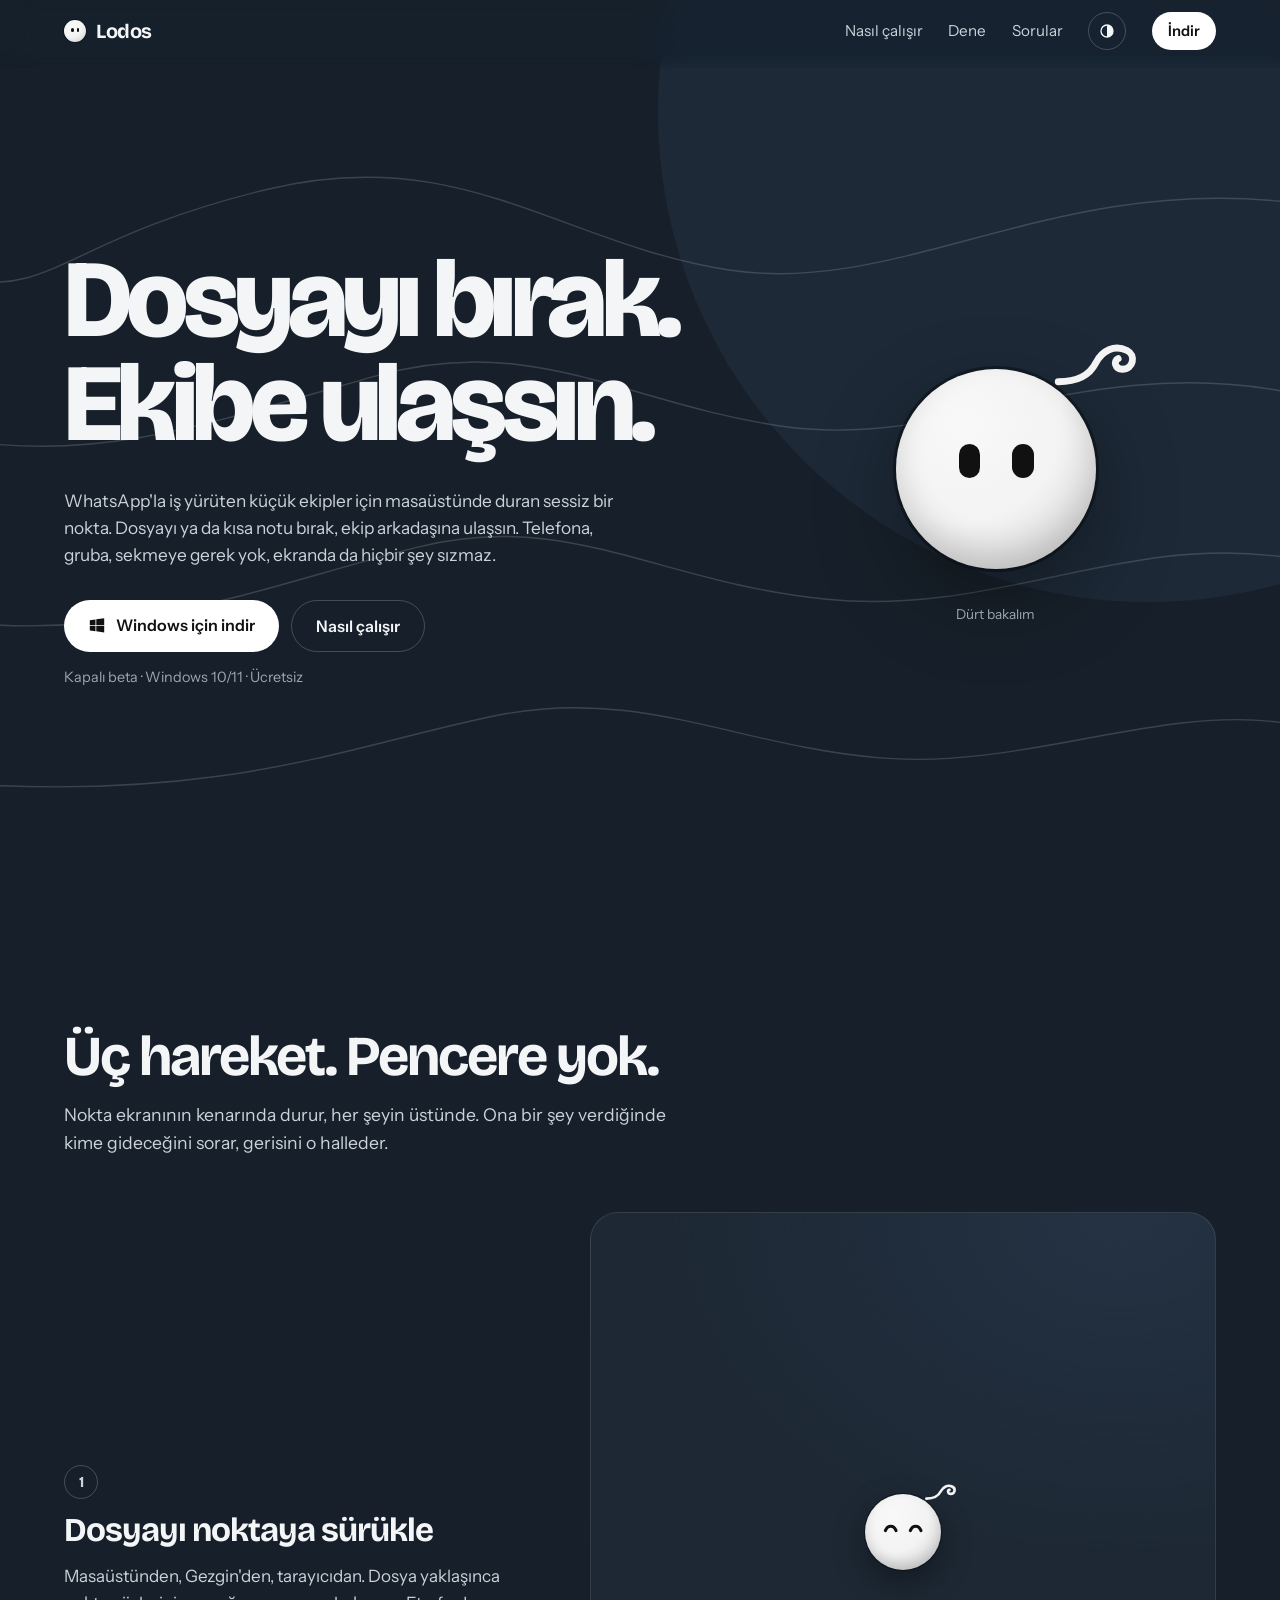
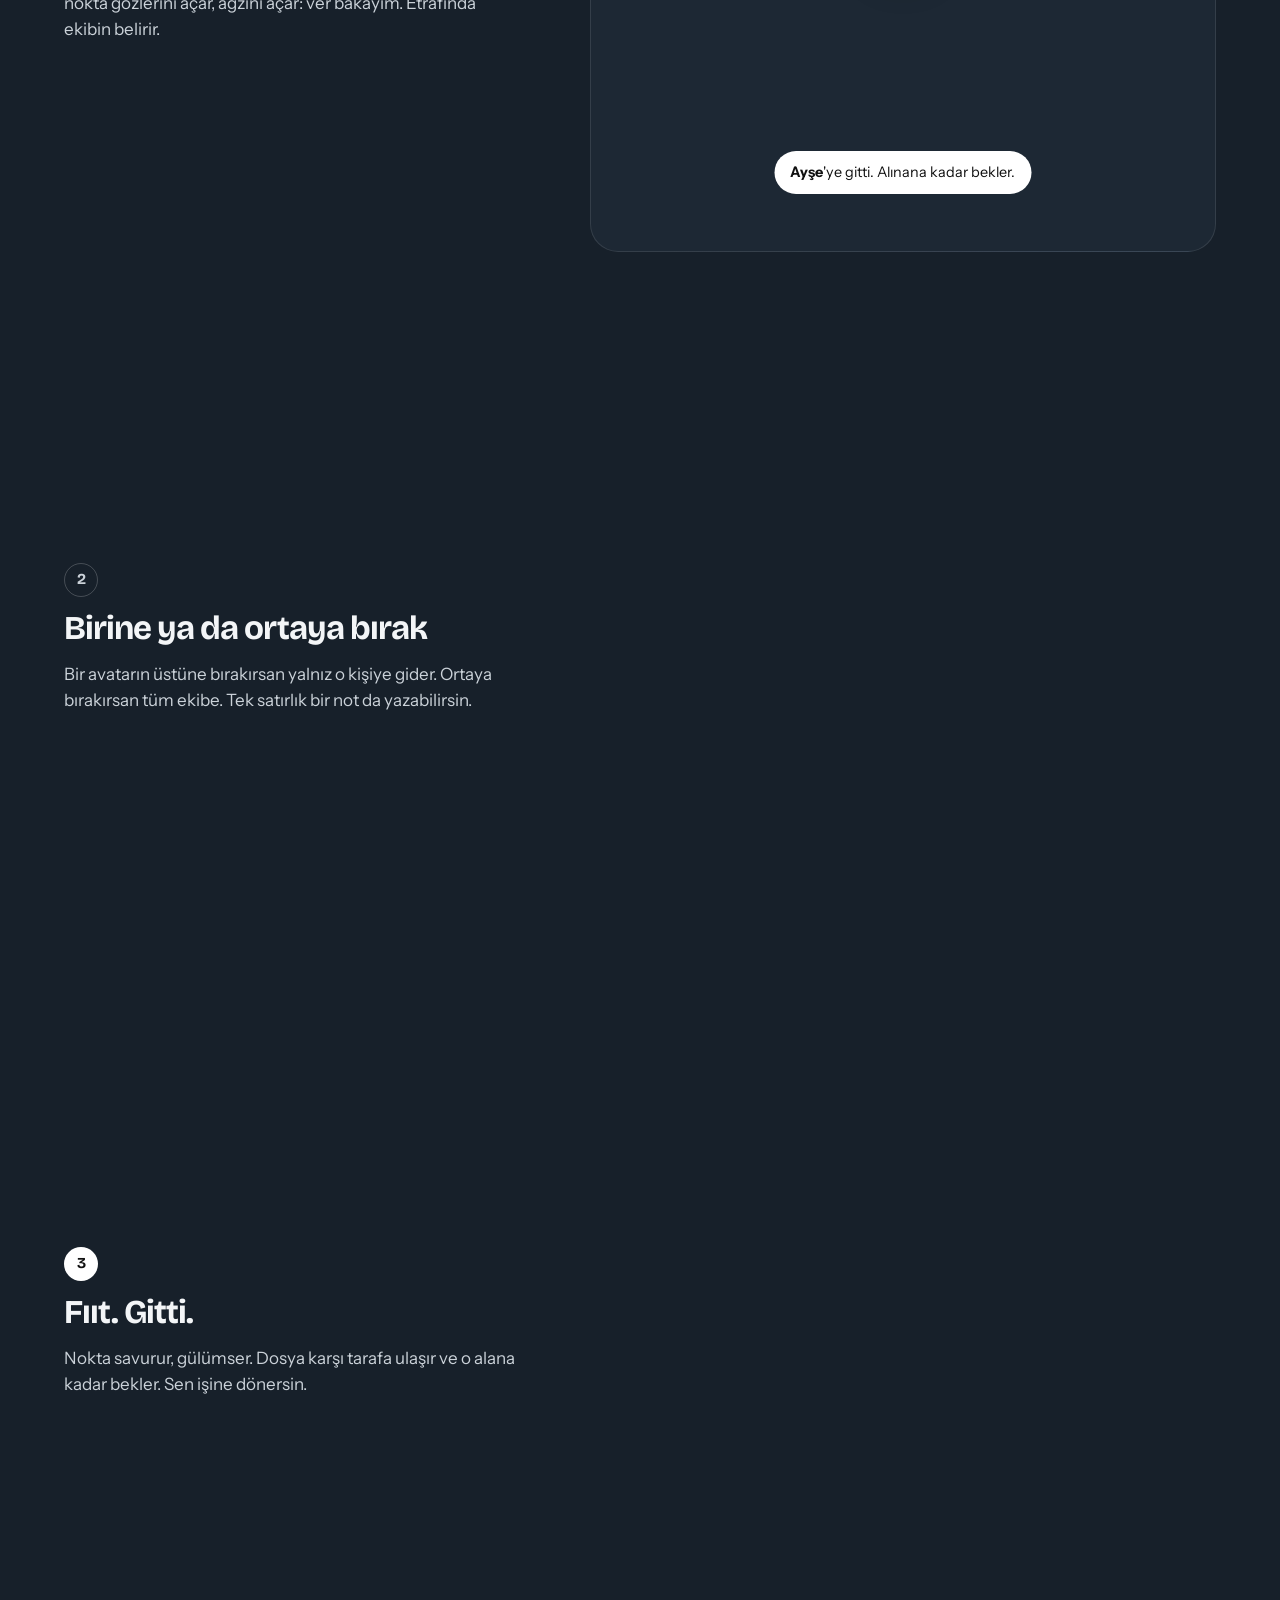
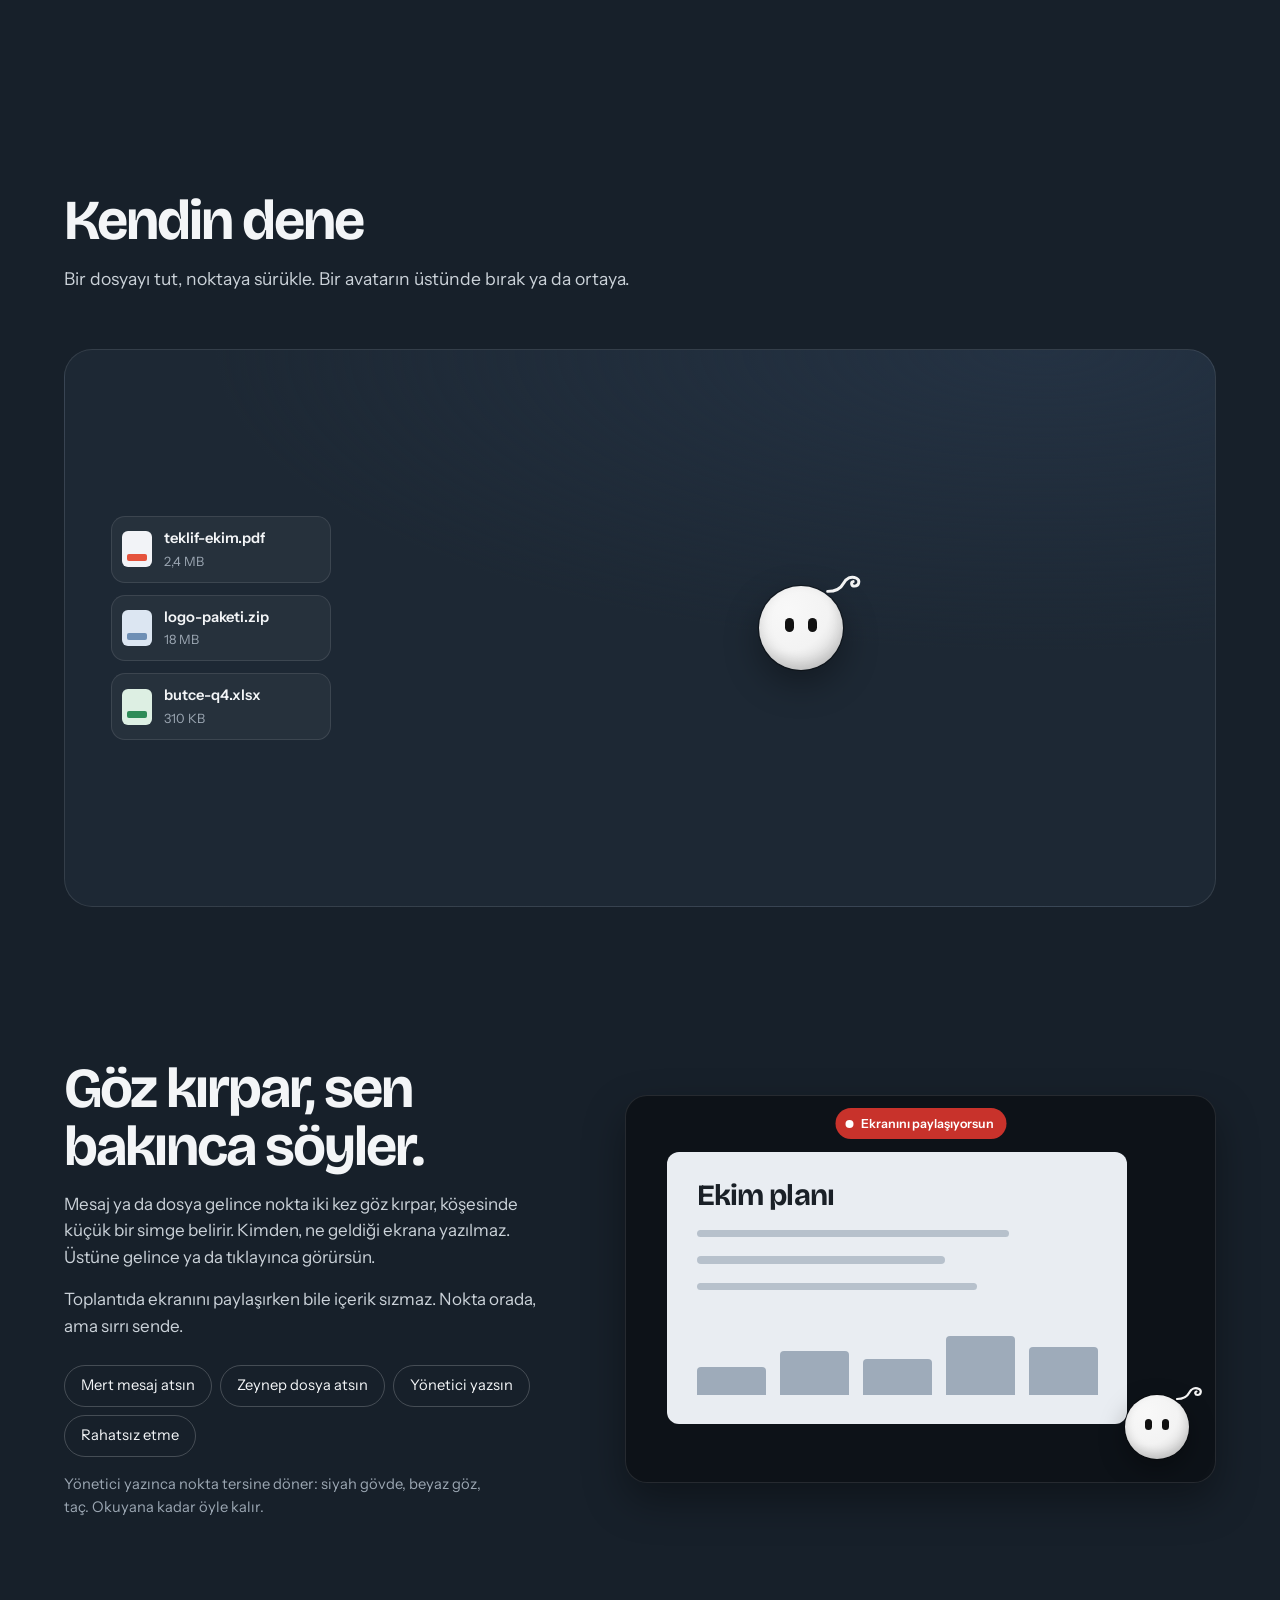
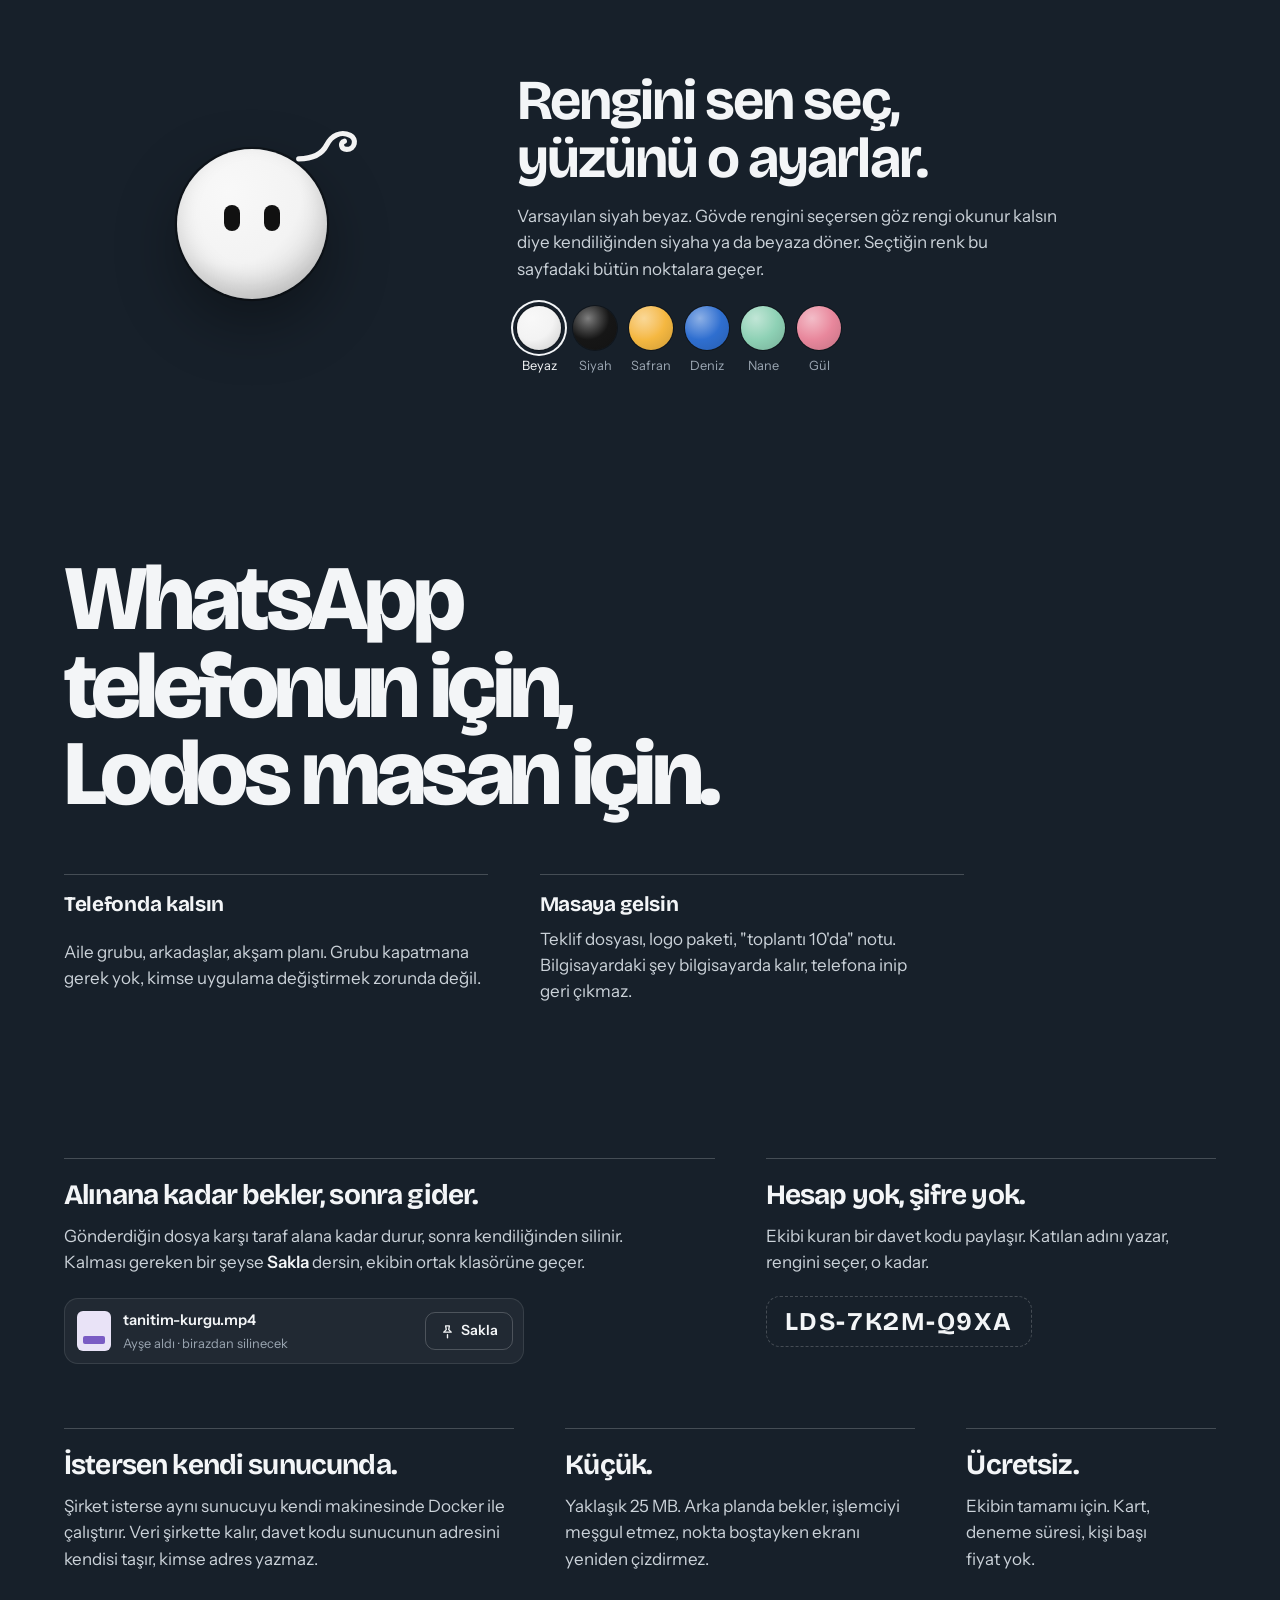
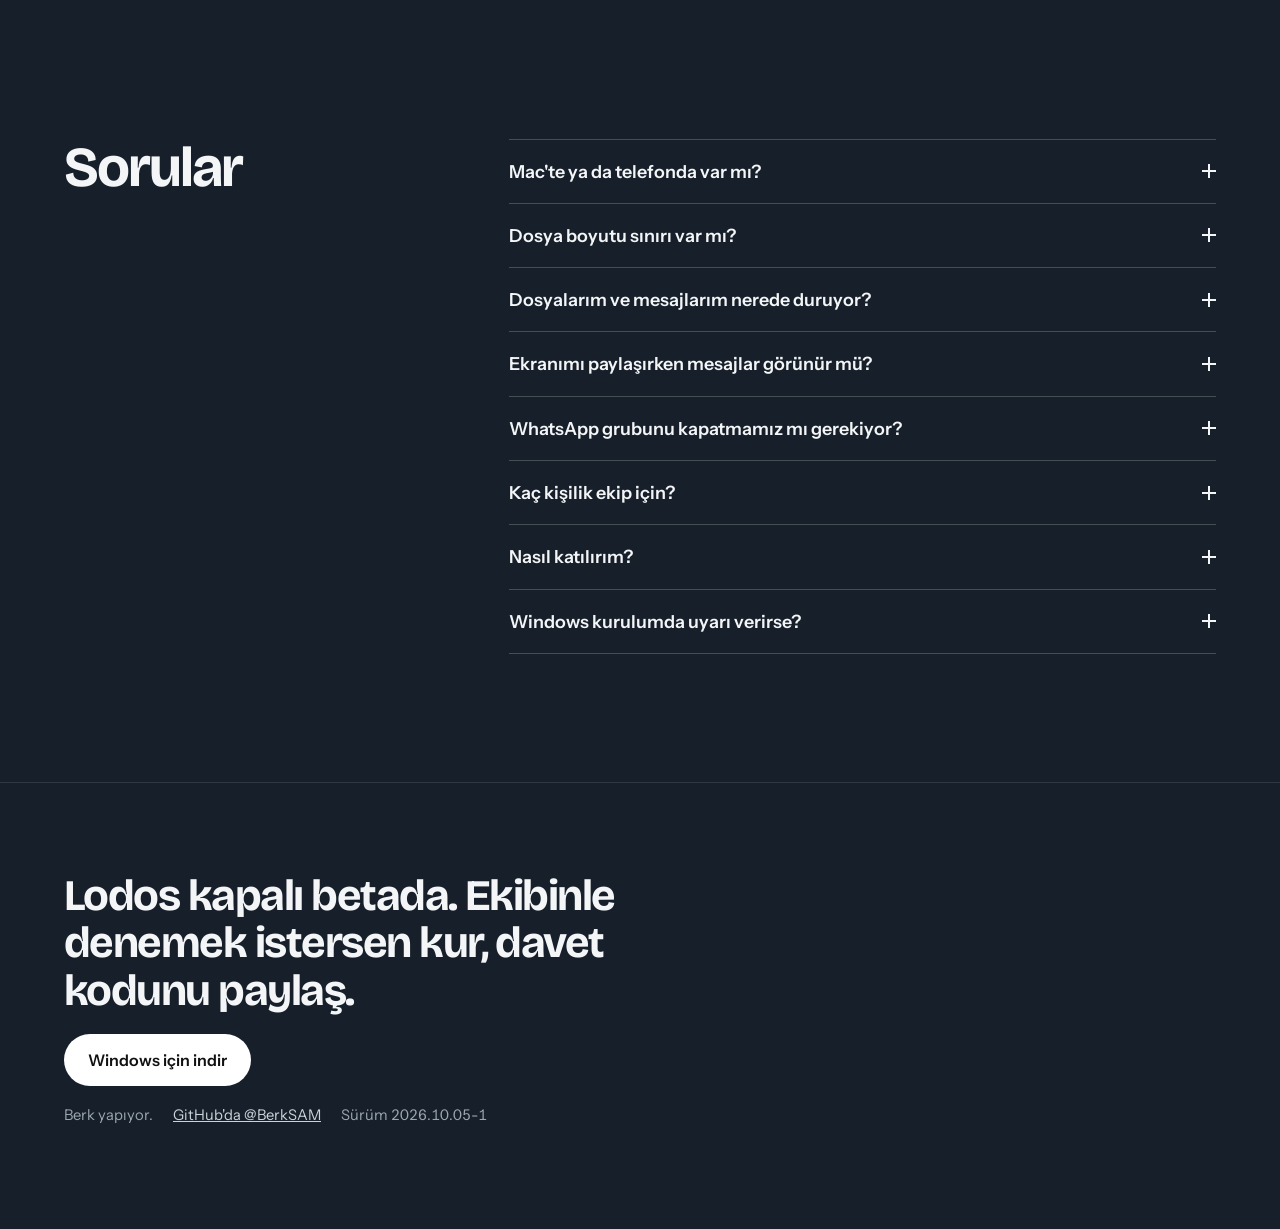
==== index.html @ 307d6b0b "Lodos tanıtım sayfası: ilk yayın Hareket ağırlıklı statik sayfa: canlı nokta (göz kırpar, imleci izl" ====
<!doctype html>
<html lang="tr" data-tema="koyu">
<head>
<meta charset="utf-8">
<meta name="viewport" content="width=device-width, initial-scale=1, viewport-fit=cover">
<title data-t="{ad}: ekibin masaüstündeki bırakma noktası">Lodos: ekibin masaüstündeki bırakma noktası</title>
<meta name="description" content="Masaüstünde duran küçük bir nokta. Dosyayı ya da kısa notu bırak, ekip arkadaşına ulaşsın. Telefona, gruba, sekmeye gerek yok, ekranda da hiçbir şey sızmaz. Windows için, ücretsiz.">
<meta name="surum" content="2026.10.05-1">
<link rel="canonical" href="https://berksam.github.io/lodos-landing/">
<meta name="theme-color" content="#17202a">
<meta property="og:type" content="website">
<meta property="og:locale" content="tr_TR">
<meta property="og:url" content="https://berksam.github.io/lodos-landing/">
<meta property="og:site_name" content="Lodos" data-c="{ad}">
<meta property="og:title" content="Lodos: ekibin masaüstündeki bırakma noktası" data-c="{ad}: ekibin masaüstündeki bırakma noktası">
<meta property="og:description" content="Dosyayı ya da kısa notu noktaya bırak, ekip arkadaşına ulaşsın. WhatsApp telefonun için, Lodos masan için." data-c="Dosyayı ya da kısa notu noktaya bırak, ekip arkadaşına ulaşsın. WhatsApp telefonun için, {ad} masan için.">
<meta property="og:image" content="https://berksam.github.io/lodos-landing/assets/og.png">
<meta property="og:image:width" content="1200">
<meta property="og:image:height" content="630">
<meta property="og:image:alt" content="Gözleri olan beyaz bir nokta ve yanında: ekibin masaüstündeki bırakma noktası">
<meta name="twitter:card" content="summary_large_image">
<meta name="twitter:title" content="Lodos: ekibin masaüstündeki bırakma noktası" data-c="{ad}: ekibin masaüstündeki bırakma noktası">
<meta name="twitter:description" content="Dosyayı ya da kısa notu noktaya bırak, ekip arkadaşına ulaşsın. Windows için, ücretsiz.">
<meta name="twitter:image" content="https://berksam.github.io/lodos-landing/assets/og.png">
<link rel="icon" href="favicon.svg" type="image/svg+xml">
<link rel="icon" href="assets/icon-32.png" sizes="32x32" type="image/png">
<link rel="apple-touch-icon" href="assets/icon-180.png">
<script>
  // Tema boyamadan önce: kayıtlı seçim, yoksa koyu (nokta en iyi koyuda görünür)
  try { var t = localStorage.getItem('tema'); if (t === 'acik' || t === 'koyu') document.documentElement.dataset.tema = t } catch (e) {}
  try { var g = JSON.parse(localStorage.getItem('govde') || 'null'); if (g) { var s = document.documentElement.style; s.setProperty('--orb-body', g.b); s.setProperty('--orb-face', g.f); s.setProperty('--orb-wisp', g.w) } } catch (e) {}
</script>
<link rel="preconnect" href="https://fonts.googleapis.com">
<link rel="preconnect" href="https://fonts.gstatic.com" crossorigin>
<link rel="stylesheet" href="https://fonts.googleapis.com/css2?family=Bricolage+Grotesque:opsz,wght@12..96,500;12..96,700;12..96,800&family=Instrument+Sans:wght@400;500;600&display=swap">
<link rel="stylesheet" href="assets/site.css">
<script src="assets/urun.js" defer></script>
<script src="assets/site.js" defer></script>
</head>
<body>
<a class="atla" href="#icerik">İçeriğe geç</a>

<template id="orb-tpl">
  <span class="orb-wrap" data-face="idle">
    <svg class="wind" viewBox="0 0 30 44" fill="none" aria-hidden="true"><path d="M28 6H8"/><path d="M28 22H2"/><path d="M28 38H12"/></svg>
    <span class="orb">
      <span class="pulse" aria-hidden="true"></span>
      <span class="face face-idle"><span class="eye l"></span><span class="eye r"></span></span>
      <span class="face face-give"><span class="dot l"></span><span class="dot r"></span><span class="mouth"></span></span>
      <span class="face face-smile"><svg viewBox="0 0 34 12" fill="none" aria-hidden="true"><path d="M2 9c2-5 7-5 9 0"/><path d="M23 9c2-5 7-5 9 0"/></svg></span>
      <span class="face face-sleep"><span class="lid l"></span><span class="lid r"></span></span>
      <svg class="wisp" viewBox="0 0 28 22" fill="none" aria-hidden="true"><path pathLength="1" d="M2 14c6 0 10-2 12-6s6-6 10-4c3 1.5 2 6-1.5 6-2.5 0-3-3-1-3.5"/></svg>
      <span class="crown" aria-hidden="true"><svg viewBox="0 0 20 14"><path d="M2 12l2-9 6 5 6-5 2 9H2z"/></svg></span>
      <span class="count" aria-hidden="true"></span>
      <span class="badge badge-msg" aria-hidden="true"><svg viewBox="0 0 12 11" fill="none"><path d="M2 1.5h8a1 1 0 0 1 1 1v4.5a1 1 0 0 1-1 1H5.5L3 9.5V8H2a1 1 0 0 1-1-1V2.5a1 1 0 0 1 1-1z"/></svg></span>
      <span class="badge badge-file" aria-hidden="true"><svg viewBox="0 0 11 12" fill="none"><path d="M1.5 1.5h5l3 3v6h-8v-9z"/></svg></span>
    </span>
    <span class="zz" aria-hidden="true">z</span>
  </span>
</template>

<header class="ust">
  <a class="marka" href="#ust" aria-label="Başa dön" data-a="{ad}, başa dön">
    <span class="mini-orb" aria-hidden="true"><i></i><i></i></span>
    <span data-ad>Lodos</span>
  </a>
  <nav aria-label="Sayfa içi">
    <a href="#nasil">Nasıl çalışır</a>
    <a href="#dene">Dene</a>
    <a href="#sss">Sorular</a>
  </nav>
  <button class="tema-dugme" type="button" aria-label="Açık temaya geç" title="Tema">
    <svg viewBox="0 0 24 24" fill="none" aria-hidden="true"><circle cx="12" cy="12" r="8"/><path d="M12 4a8 8 0 0 1 0 16z"/></svg>
  </button>
  <a class="dugme dugme-kucuk" href="https://github.com/BerkSAM/lodos-landing/releases/latest" data-indir>İndir</a>
</header>

<main id="icerik">

  <!-- ============ Hero ============ -->
  <section class="hero" id="ust" aria-labelledby="hero-baslik">
    <svg class="ruzgar" viewBox="0 0 1440 760" preserveAspectRatio="none" fill="none" aria-hidden="true">
      <path pathLength="1" d="M1440 170C1180 150 1010 250 820 228S520 120 300 160 60 250-40 236"/>
      <path pathLength="1" d="M1440 330C1220 300 1060 380 880 360S600 280 420 318 120 390-40 372"/>
      <path pathLength="1" d="M1440 470C1260 452 1120 520 930 506S640 430 470 462 160 540-40 526"/>
      <path pathLength="1" d="M1440 610C1300 596 1150 650 990 640S720 580 560 604 260 676-40 662"/>
    </svg>
    <div class="hero-metin">
      <h1 id="hero-baslik" class="hero-baslik">
        <span class="satir"><span>Dosyayı bırak.</span></span>
        <span class="satir"><span>Ekibe ulaşsın.</span></span>
      </h1>
      <p class="hero-alt">
        WhatsApp'la iş yürüten küçük ekipler için masaüstünde duran sessiz bir nokta.
        Dosyayı ya da kısa notu bırak, ekip arkadaşına ulaşsın. Telefona, gruba, sekmeye gerek yok,
        ekranda da hiçbir şey sızmaz.
      </p>
      <div class="cta">
        <a class="dugme dugme-ana" href="https://github.com/BerkSAM/lodos-landing/releases/latest" data-indir>
          <svg viewBox="0 0 20 20" aria-hidden="true"><path d="M2 3.6 8.3 2.7v6.1H2zM9.2 2.6 18 1.3v7.5H9.2zM2 9.7h6.3v6.1L2 14.9zM9.2 9.7H18v7.5l-8.8-1.3z"/></svg>
          Windows için indir
        </a>
        <a class="dugme dugme-ikinci" href="#nasil">Nasıl çalışır</a>
      </div>
      <p class="cta-not">Kapalı beta · Windows 10/11 · Ücretsiz</p>
    </div>
    <div class="hero-sahne">
      <button class="orb-host hero-orb" type="button" data-orb data-boy="200" aria-label="Noktayı dürt">
      </button>
      <p class="hero-ipucu" aria-hidden="true">Dürt bakalım</p>
    </div>
  </section>

  <!-- ============ Nasıl çalışır (kaydırmayla) ============ -->
  <section class="nasil" id="nasil" aria-labelledby="nasil-baslik">
    <div class="bolum-bas">
      <h2 id="nasil-baslik">Üç hareket. Pencere yok.</h2>
      <p>Nokta ekranının kenarında durur, her şeyin üstünde. Ona bir şey verdiğinde kime gideceğini sorar, gerisini o halleder.</p>
    </div>
    <div class="nasil-izgara">
      <div class="nasil-sahne-kap">
        <div class="sahne nasil-sahne" data-adim="0" aria-hidden="true">
          <div class="masa">
            <div class="masa-dosya">
              <span class="dosya-ikon" style="--dz:#F2F3F7;--de:#E5533D"></span>
              <span class="dosya-ad">teklif-ekim.pdf</span>
            </div>
            <div class="halka" data-halka>
              <div class="halka-disk"></div>
              <div class="halka-orta"></div>
              <p class="halka-ipucu">Ortası: tüm ekip</p>
            </div>
            <div class="orb-host nasil-orb" data-orb data-boy="76"></div>
            <div class="bildirim-hap"><b>Ayşe</b>'ye gitti. Alınana kadar bekler.</div>
          </div>
        </div>
      </div>
      <ol class="adimlar">
        <li class="adim" data-adim="1">
          <span class="adim-no" aria-hidden="true">1</span>
          <h3>Dosyayı noktaya sürükle</h3>
          <p>Masaüstünden, Gezgin'den, tarayıcıdan. Dosya yaklaşınca nokta gözlerini açar, ağzını açar: ver bakayım. Etrafında ekibin belirir.</p>
        </li>
        <li class="adim" data-adim="2">
          <span class="adim-no" aria-hidden="true">2</span>
          <h3>Birine ya da ortaya bırak</h3>
          <p>Bir avatarın üstüne bırakırsan yalnız o kişiye gider. Ortaya bırakırsan tüm ekibe. Tek satırlık bir not da yazabilirsin.</p>
        </li>
        <li class="adim" data-adim="3">
          <span class="adim-no" aria-hidden="true">3</span>
          <h3>Fııt. Gitti.</h3>
          <p>Nokta savurur, gülümser. Dosya karşı tarafa ulaşır ve o alana kadar bekler. Sen işine dönersin.</p>
        </li>
      </ol>
    </div>
  </section>

  <!-- ============ Dene ============ -->
  <section class="dene" id="dene" aria-labelledby="dene-baslik">
    <div class="bolum-bas">
      <h2 id="dene-baslik">Kendin dene</h2>
      <p class="ipucu-fare">Bir dosyayı tut, noktaya sürükle. Bir avatarın üstünde bırak ya da ortaya.</p>
      <p class="ipucu-dokun">Bir dosyaya dokun, sonra kime gideceğini seç.</p>
    </div>
    <div class="sahne dene-sahne" data-dene>
      <div class="dene-dosyalar" role="group" aria-label="Masaüstündeki dosyalar">
        <button class="dosya-kart" type="button" data-dosya="teklif-ekim.pdf" data-boyut="2,4 MB">
          <span class="dosya-ikon" style="--dz:#F2F3F7;--de:#E5533D"></span>
          <span class="dosya-yazi"><b>teklif-ekim.pdf</b><small>2,4 MB</small></span>
        </button>
        <button class="dosya-kart" type="button" data-dosya="logo-paketi.zip" data-boyut="18 MB">
          <span class="dosya-ikon" style="--dz:#DCE6F2;--de:#6E8FB5"></span>
          <span class="dosya-yazi"><b>logo-paketi.zip</b><small>18 MB</small></span>
        </button>
        <button class="dosya-kart" type="button" data-dosya="butce-q4.xlsx" data-boyut="310 KB">
          <span class="dosya-ikon" style="--dz:#DDEFE3;--de:#2E8B57"></span>
          <span class="dosya-yazi"><b>butce-q4.xlsx</b><small>310 KB</small></span>
        </button>
      </div>
      <div class="dene-merkez">
        <div class="halka" data-halka>
          <div class="halka-disk"></div>
          <button class="halka-orta" type="button" data-hedef="ekip" tabindex="-1" aria-label="Tüm ekibe gönder"></button>
          <p class="halka-ipucu" aria-hidden="true">Ortası: tüm ekip</p>
        </div>
        <div class="orb-host dene-orb" data-orb data-boy="84"></div>
      </div>
      <p class="dene-durum" aria-live="polite"></p>
    </div>
  </section>

  <!-- ============ Göz kırpar ============ -->
  <section class="kirpar" id="bildirim" aria-labelledby="kirpar-baslik">
    <div class="kirpar-metin">
      <h2 id="kirpar-baslik">Göz kırpar, sen bakınca söyler.</h2>
      <p>Mesaj ya da dosya gelince nokta iki kez göz kırpar, köşesinde küçük bir simge belirir. Kimden, ne geldiği ekrana yazılmaz. Üstüne gelince ya da tıklayınca görürsün.</p>
      <p>Toplantıda ekranını paylaşırken bile içerik sızmaz. Nokta orada, ama sırrı sende.</p>
      <div class="kirpar-dugmeler" role="group" aria-label="Bir şey gönder">
        <button class="hap-dugme" type="button" data-olay="mesaj">Mert mesaj atsın</button>
        <button class="hap-dugme" type="button" data-olay="dosya">Zeynep dosya atsın</button>
        <button class="hap-dugme" type="button" data-olay="yonetici">Yönetici yazsın</button>
        <button class="hap-dugme" type="button" data-olay="uyku" aria-pressed="false">Rahatsız etme</button>
      </div>
      <p class="kirpar-not" data-kirpar-not>Yönetici yazınca nokta tersine döner: siyah gövde, beyaz göz, taç. Okuyana kadar öyle kalır.</p>
    </div>
    <div class="paylasim">
      <div class="paylasim-cubuk">
        <span class="kayit" aria-hidden="true"></span>
        Ekranını paylaşıyorsun
      </div>
      <div class="paylasim-slayt" aria-hidden="true">
        <span class="slayt-baslik">Ekim planı</span>
        <span class="slayt-cizgi" style="--g:78%"></span>
        <span class="slayt-cizgi" style="--g:62%"></span>
        <span class="slayt-cizgi" style="--g:70%"></span>
        <span class="slayt-grafik"><i style="--h:40%"></i><i style="--h:64%"></i><i style="--h:52%"></i><i style="--h:86%"></i><i style="--h:70%"></i></span>
      </div>
      <div class="paylasim-kose">
        <div class="goz-at" role="status" aria-live="polite" hidden></div>
        <button class="orb-host kirpar-orb" type="button" data-orb data-boy="64" aria-label="Noktaya bak: bekleyen bir şey yok"></button>
      </div>
    </div>
  </section>

  <!-- ============ Temalar ============ -->
  <section class="tema" id="tema" aria-labelledby="tema-baslik">
    <div class="orb-host tema-orb" data-orb data-boy="150"></div>
    <div class="tema-metin">
      <h2 id="tema-baslik">Rengini sen seç, yüzünü o ayarlar.</h2>
      <p>Varsayılan siyah beyaz. Gövde rengini seçersen göz rengi okunur kalsın diye kendiliğinden siyaha ya da beyaza döner. Seçtiğin renk bu sayfadaki bütün noktalara geçer.</p>
      <fieldset class="renkler">
        <legend class="gizli">Gövde rengi</legend>
      </fieldset>
    </div>
  </section>

  <!-- ============ WhatsApp ============ -->
  <section class="ayrim" aria-labelledby="ayrim-baslik">
    <h2 id="ayrim-baslik" class="ayrim-baslik" data-t="WhatsApp telefonun için, {ad} masan için.">WhatsApp telefonun için, Lodos masan için.</h2>
    <div class="ayrim-iki">
      <div>
        <h3>Telefonda kalsın</h3>
        <p>Aile grubu, arkadaşlar, akşam planı. Grubu kapatmana gerek yok, kimse uygulama değiştirmek zorunda değil.</p>
      </div>
      <div>
        <h3>Masaya gelsin</h3>
        <p>Teklif dosyası, logo paketi, "toplantı 10'da" notu. Bilgisayardaki şey bilgisayarda kalır, telefona inip geri çıkmaz.</p>
      </div>
    </div>
  </section>

  <!-- ============ Ayrıntılar ============ -->
  <section class="ozler" aria-labelledby="ozler-baslik">
    <h2 id="ozler-baslik" class="gizli">Ayrıntılar</h2>
    <article class="oz oz-gecici">
      <h3>Alınana kadar bekler, sonra gider.</h3>
      <p>Gönderdiğin dosya karşı taraf alana kadar durur, sonra kendiliğinden silinir. Kalması gereken bir şeyse <b>Sakla</b> dersin, ekibin ortak klasörüne geçer.</p>
      <div class="sakla-satir">
        <span class="dosya-ikon" style="--dz:#E9E3F7;--de:#7A5CC4" aria-hidden="true"></span>
        <span class="dosya-yazi"><b>tanitim-kurgu.mp4</b><small data-sakla-durum>Ayşe aldı · birazdan silinecek</small></span>
        <button class="sakla-dugme" type="button" aria-pressed="false">
          <svg viewBox="0 0 24 24" fill="none" aria-hidden="true"><path d="M12 17v5"/><path d="M9 3h6l-1 6 4 4H6l4-4-1-6z"/></svg>
          <span>Sakla</span>
        </button>
      </div>
    </article>
    <article class="oz oz-kod">
      <h3>Hesap yok, şifre yok.</h3>
      <p>Ekibi kuran bir davet kodu paylaşır. Katılan adını yazar, rengini seçer, o kadar.</p>
      <p class="davet-kodu" aria-label="Örnek davet kodu"><span data-onek>LDS</span>-7K2M-Q9XA</p>
    </article>
    <article class="oz oz-sunucu">
      <h3>İstersen kendi sunucunda.</h3>
      <p>Şirket isterse aynı sunucuyu kendi makinesinde Docker ile çalıştırır. Veri şirkette kalır, davet kodu sunucunun adresini kendisi taşır, kimse adres yazmaz.</p>
    </article>
    <article class="oz oz-hafif">
      <h3>Küçük.</h3>
      <p>Yaklaşık 25 MB. Arka planda bekler, işlemciyi meşgul etmez, nokta boştayken ekranı yeniden çizdirmez.</p>
    </article>
    <article class="oz oz-bedava">
      <h3>Ücretsiz.</h3>
      <p>Ekibin tamamı için. Kart, deneme süresi, kişi başı fiyat yok.</p>
    </article>
  </section>

  <!-- ============ SSS ============ -->
  <section class="sss" id="sss" aria-labelledby="sss-baslik">
    <h2 id="sss-baslik">Sorular</h2>
    <div class="sss-liste">
      <details>
        <summary>Mac'te ya da telefonda var mı?</summary>
        <p>Şimdilik yok. <span data-ad>Lodos</span> Windows 10 ve 11 için. Masa başında çalışan ekipler için düşünüldü, telefon tarafı WhatsApp'ta kalabilir.</p>
      </details>
      <details>
        <summary>Dosya boyutu sınırı var mı?</summary>
        <p>Var. Sınırı sunucu belirler ve uygulama sana gösterir. Kendi sunucunu çalıştırıyorsan sınırı sen ayarlarsın.</p>
      </details>
      <details>
        <summary>Dosyalarım ve mesajlarım nerede duruyor?</summary>
        <p>Varsayılan olarak bizim sunucumuzda, yurt dışında. Dosyalar alındıktan sonra silinir, yalnız "Sakla" dediklerin ortak klasörde kalır. Verinin şirketten çıkmasını istemiyorsan sunucuyu kendin çalıştır.</p>
      </details>
      <details>
        <summary>Ekranımı paylaşırken mesajlar görünür mü?</summary>
        <p>Hayır. Nokta görünür, içerik görünmez. Kimden ne geldiğini yalnız sen üstüne gelince ya da tıklayınca görürsün.</p>
      </details>
      <details>
        <summary>WhatsApp grubunu kapatmamız mı gerekiyor?</summary>
        <p>Hayır. <span data-ad>Lodos</span> onun yerine geçmez, yanında durur. İş dosyası ve kısa iş notu masada kalsın diye var.</p>
      </details>
      <details>
        <summary>Kaç kişilik ekip için?</summary>
        <p>5 ile 15 kişi arası ekipler düşünülerek yapıldı. Herkes noktanın etrafındaki halkada görünür.</p>
      </details>
      <details>
        <summary>Nasıl katılırım?</summary>
        <p>Şu an kapalı beta. Ekibini kuran kişi sana bir davet kodu verir, uygulamayı açıp kodu yazarsın.</p>
      </details>
      <details>
        <summary>Windows kurulumda uyarı verirse?</summary>
        <p>Kapalı betada kurulum paketi henüz imzalı değil, bu yüzden Windows ilk açılışta "tanınmayan uygulama" uyarısı gösterebilir. "Ek bilgi" ve "Yine de çalıştır" ile devam edebilirsin.</p>
      </details>
    </div>
  </section>
</main>

<footer class="alt">
  <div class="alt-ic">
    <p class="alt-buyuk"><span data-ad>Lodos</span> kapalı betada. Ekibinle denemek istersen kur, davet kodunu paylaş.</p>
    <a class="dugme dugme-ana" href="https://github.com/BerkSAM/lodos-landing/releases/latest" data-indir>Windows için indir</a>
    <p class="alt-kucuk">
      <span><span data-yapan>Berk</span> yapıyor.</span> <a href="https://github.com/BerkSAM" data-github>GitHub'da @BerkSAM</a>
      <span class="surum">Sürüm <span data-surum>2026.10.05-1</span></span>
    </p>
  </div>
</footer>

<button class="yoldas" type="button" aria-label="Başa dön">
  <span class="orb-host yoldas-orb" data-orb data-boy="52"></span>
</button>

<noscript><style>.hero-baslik .satir > span{transform:none!important;opacity:1!important}.orb-host{display:none}</style></noscript>
</body>
</html>
---- assets/site.css ----
/* Lodos tanıtım sayfası. Sayfa bir Windows masaüstü gibi davranır; nokta (orb) uygulamadaki
   ölçülerle birebir çizilir (src/components/Orb.tsx, src/styles.css: 64 px taban). */

@property --b { syntax: '<color>'; inherits: true; initial-value: #f3f3f3; }
@property --f { syntax: '<color>'; inherits: true; initial-value: #111111; }
@property --r { syntax: '<length>'; inherits: true; initial-value: 120px; }

:root {
  --zemin: #17202a;
  --zemin-2: #1d2834;
  --zemin-3: #243243;
  --yuzey: rgba(255, 255, 255, 0.045);
  --cizgi: rgba(255, 255, 255, 0.1);
  --cizgi-2: rgba(255, 255, 255, 0.2);
  --metin: #f3f5f7;
  --soluk: #9ba6b2;
  --soluk-2: #cbd2d9;
  --ters-zemin: #ffffff;
  --ters-metin: #111111;
  --halka-zemin: rgba(10, 14, 19, 0.55);
  --golge: 0 18px 40px rgba(0, 0, 0, 0.35);
  --orb-body: #f3f3f3;
  --orb-face: #111111;
  --orb-wisp: #f3f3f3;

  --font-bas: 'Bricolage Grotesque', 'Instrument Sans', system-ui, sans-serif;
  --font-govde: 'Instrument Sans', system-ui, sans-serif;

  --ease-out: cubic-bezier(0.23, 1, 0.32, 1);
  --ease-in-out: cubic-bezier(0.77, 0, 0.175, 1);
  /* Yaylar (Apple tarzı visualDuration/bounce'tan üretildi): açılış hafif aşmalı, kapanış aşmasız */
  --yay: linear(0, 0.033, 0.102, 0.203, 0.317, 0.42, 0.531, 0.622, 0.712, 0.782, 0.841, 0.894, 0.932, 0.965, 0.987, 1.004, 1.015, 1.022, 1.025, 1.026, 1.026, 1.024, 1.021, 1.018, 1.015, 1.013, 1.01, 1.008, 1.006, 1.004, 1.003, 1.002, 1.001, 1, 1, 1, 1);
  --yay-sure: 570ms;
  --yumusak: linear(0, 0.036, 0.114, 0.203, 0.306, 0.398, 0.491, 0.568, 0.641, 0.7, 0.754, 0.796, 0.834, 0.864, 0.89, 0.91, 0.928, 0.941, 0.953, 0.962, 0.97, 0.976, 0.98, 0.984, 0.987, 0.99, 0.992, 0.994, 0.995, 0.996, 0.997, 0.997, 0.998, 0.998, 0.999, 0.999, 1);
  --yumusak-sure: 690ms;
  --pop: linear(0, 0.07, 0.228, 0.423, 0.62, 0.794, 0.932, 1.03, 1.09, 1.118, 1.122, 1.11, 1.089, 1.064, 1.041, 1.02, 1.005, 0.994, 0.988, 0.985, 0.985, 0.987, 0.99, 0.993, 0.995, 0.998, 1, 1.001, 1.002, 1.002, 1.002, 1.002, 1.001, 1.001, 1, 1, 1);
  --pop-sure: 650ms;

  --kenar: clamp(16px, 5vw, 72px);
  --en: 1240px;
  color-scheme: dark;
  interpolate-size: allow-keywords;
}

[data-tema='acik'] {
  --zemin: #dde3e9;
  --zemin-2: #eceff3;
  --zemin-3: #cfd7e0;
  --yuzey: rgba(255, 255, 255, 0.6);
  --cizgi: rgba(17, 24, 33, 0.1);
  --cizgi-2: rgba(17, 24, 33, 0.22);
  --metin: #11171e;
  --soluk: #56616d;
  --soluk-2: #2d3640;
  --ters-zemin: #11171e;
  --ters-metin: #ffffff;
  --halka-zemin: rgba(255, 255, 255, 0.6);
  --golge: 0 18px 40px rgba(30, 42, 56, 0.18);
  color-scheme: light;
}

*,
*::before,
*::after { box-sizing: border-box; }

html { scroll-behavior: smooth; -webkit-text-size-adjust: 100%; overflow-x: clip; }
@media (prefers-reduced-motion: reduce) { html { scroll-behavior: auto; } }

body {
  margin: 0;
  background: var(--zemin);
  color: var(--metin);
  font-family: var(--font-govde);
  font-size: 1.0625rem;
  line-height: 1.55;
  overflow-x: clip;
  transition: background-color 0.3s ease, color 0.3s ease;
}

h1, h2, h3 {
  font-family: var(--font-bas);
  font-optical-sizing: auto;
  margin: 0;
  text-wrap: balance;
}
h2 {
  font-size: clamp(2rem, 4.4vw, 3.6rem);
  font-weight: 700;
  line-height: 1.02;
  letter-spacing: -0.035em;
}
h3 {
  font-size: 1.3rem;
  font-weight: 700;
  line-height: 1.2;
  letter-spacing: -0.015em;
}
p { margin: 0; text-wrap: pretty; }
a { color: inherit; }
button { font: inherit; color: inherit; }

:focus-visible {
  outline: 2px solid var(--metin);
  outline-offset: 3px;
  border-radius: 6px;
}

.gizli {
  position: absolute !important;
  width: 1px; height: 1px;
  overflow: hidden;
  clip-path: inset(50%);
  white-space: nowrap;
}

.atla {
  position: fixed;
  left: 16px; top: 12px;
  z-index: 100;
  padding: 10px 16px;
  border-radius: 999px;
  background: var(--ters-zemin);
  color: var(--ters-metin);
  font-weight: 600;
  text-decoration: none;
  transform: translateY(-150%);
}
.atla:focus-visible { transform: none; }

/* ---------------- Nokta (orb) ---------------- */
/* Tüm ölçüler uygulamadaki 64 px tabandan: 1 birim = --u */

.orb-host { display: inline-block; position: relative; }
button.orb-host { border: 0; padding: 0; background: none; cursor: pointer; border-radius: 50%; }

.orb-wrap {
  --u: calc(var(--boy, 64) * 1px / 64);
  --b: var(--orb-body);
  --f: var(--orb-face);
  --w: var(--orb-wisp);
  position: relative;
  display: block;
  width: calc(64 * var(--u));
  height: calc(64 * var(--u));
  color: var(--metin);
  transition: --b 0.45s var(--ease-out), --f 0.45s var(--ease-out);
}
[data-tema='acik'] .orb-wrap { --w: #2b333c; }
.orb-wrap[data-ters] { --b: var(--orb-face); --f: var(--orb-body); }

.orb {
  display: block;
  position: absolute;
  inset: 0;
  border-radius: 50%;
  background: radial-gradient(
    circle at 34% 28%,
    color-mix(in srgb, var(--b), #fff 45%) 0%,
    var(--b) 50%,
    color-mix(in srgb, var(--b), #000 16%) 100%
  );
  box-shadow:
    0 0 0 max(1px, calc(1 * var(--u))) rgba(0, 0, 0, 0.35),
    0 calc(10 * var(--u)) calc(26 * var(--u)) rgba(0, 0, 0, 0.35),
    inset 0 calc(-5 * var(--u)) calc(10 * var(--u)) rgba(0, 0, 0, 0.14);
  transition: transform 0.22s var(--ease-out);
}
.orb-wrap[data-ters] .orb {
  box-shadow:
    0 0 0 calc(2 * var(--u)) var(--f),
    0 0 0 calc(5 * var(--u)) color-mix(in srgb, var(--f) 25%, transparent),
    0 calc(10 * var(--u)) calc(26 * var(--u)) rgba(0, 0, 0, 0.35);
}
/* "Ver bakayım": dosya yaklaşınca büyür (yay, hafif aşma) */
.orb-wrap[data-face='give'] .orb {
  transform: scale(1.15);
  transition: transform var(--yay-sure) var(--yay);
}

/* Yönetici nabzı: üç kez, sonra durağan halka. Boşta sürekli animasyon yok */
.pulse {
  position: absolute;
  inset: 0;
  border-radius: 50%;
  box-shadow: 0 0 0 calc(3 * var(--u)) var(--f);
  opacity: 0;
  pointer-events: none;
}
.orb-wrap[data-ters] .pulse { animation: nabiz 1.8s var(--ease-out) 3; }

.face {
  position: absolute;
  inset: 0;
  opacity: 0;
  transform: scale(0.85);
  transition: opacity 0.16s var(--ease-out), transform 0.2s var(--ease-out);
}
.orb-wrap[data-face='idle'] .face-idle,
.orb-wrap[data-face='give'] .face-give,
.orb-wrap[data-face='smile'] .face-smile,
.orb-wrap[data-face='sleep'] .face-sleep { opacity: 1; transform: none; }

.eye {
  position: absolute;
  top: calc(24 * var(--u));
  width: calc(7 * var(--u));
  height: calc(11 * var(--u));
  border-radius: calc(4 * var(--u));
  background: var(--f);
  transition: translate 0.25s var(--ease-out);
}
.eye.l { left: calc(20 * var(--u)); }
.eye.r { left: calc(37 * var(--u)); }
.face-idle[data-blink='a'] .eye { animation: kirp-a 0.24s; }
.face-idle[data-blink='b'] .eye { animation: kirp-b 0.24s; }
.face-idle[data-wink='a'] .eye { animation: iki-kirp-a 0.8s; }
.face-idle[data-wink='b'] .eye { animation: iki-kirp-b 0.8s; }

.dot {
  position: absolute;
  top: calc(18 * var(--u));
  width: calc(10 * var(--u));
  height: calc(10 * var(--u));
  border-radius: 50%;
  background: var(--f);
}
.dot.l { left: calc(17 * var(--u)); }
.dot.r { left: calc(36 * var(--u)); }
.mouth {
  position: absolute;
  left: calc(25 * var(--u));
  top: calc(36 * var(--u));
  width: calc(14 * var(--u));
  height: calc(11 * var(--u));
  border-radius: 50%;
  background: var(--f);
}
.orb-wrap[data-face='give'] .mouth { animation: agiz 0.2s var(--ease-out); }

.face-smile svg {
  position: absolute;
  left: calc(15 * var(--u));
  top: calc(22 * var(--u));
  width: calc(34 * var(--u));
  height: calc(12 * var(--u));
  overflow: visible;
}
.face-smile path { stroke: var(--f); stroke-width: 2.6; stroke-linecap: round; }

.lid {
  position: absolute;
  top: calc(30 * var(--u));
  width: calc(11 * var(--u));
  height: calc(2.5 * var(--u));
  border-radius: calc(2 * var(--u));
  background: var(--f);
}
.lid.l { left: calc(16 * var(--u)); }
.lid.r { left: calc(36 * var(--u)); }

.wisp {
  position: absolute;
  top: calc(-10 * var(--u));
  right: calc(-14 * var(--u));
  width: calc(28 * var(--u));
  height: calc(22 * var(--u));
  overflow: visible;
  transition: opacity 0.18s var(--ease-out);
}
.wisp path { stroke: var(--w); stroke-width: 2.2; stroke-linecap: round; }
.orb-wrap[data-ters] .wisp,
.orb-wrap[data-face='sleep'] .wisp,
.orb-wrap[data-face='give'] .wisp { opacity: 0; }

.crown {
  position: absolute;
  left: calc(22 * var(--u));
  top: calc(-14 * var(--u));
  width: calc(20 * var(--u));
  height: calc(14 * var(--u));
  fill: var(--f);
  filter: drop-shadow(0 1px 2px rgba(0, 0, 0, 0.45));
  opacity: 0;
  transform: translateY(calc(4 * var(--u))) scale(0.4);
  transition: opacity 0.12s ease, transform 0.12s ease;
}
.crown svg { display: block; width: 100%; height: 100%; }
.orb-wrap[data-ters] .crown {
  opacity: 1;
  transform: none;
  transition: opacity 0.12s ease, transform var(--pop-sure) var(--pop);
}

.badge,
.count {
  position: absolute;
  display: flex;
  align-items: center;
  justify-content: center;
  opacity: 0;
  transform: scale(0.4);
  transition: opacity 0.12s ease, transform 0.12s ease;
}
.badge {
  bottom: calc(-6 * var(--u));
  width: calc(22 * var(--u));
  height: calc(22 * var(--u));
  border-radius: 50%;
  background: #111;
  border: calc(2 * var(--u)) solid #fff;
  color: #fff;
}
.badge svg { width: calc(12 * var(--u)); height: calc(11 * var(--u)); }
.badge path { stroke: currentColor; stroke-width: 1.4; stroke-linejoin: round; }
.badge-msg { left: calc(-6 * var(--u)); }
.badge-file { right: calc(-6 * var(--u)); }
.count {
  left: calc(-4 * var(--u));
  top: calc(-4 * var(--u));
  min-width: calc(18 * var(--u));
  height: calc(18 * var(--u));
  padding: 0 calc(4 * var(--u));
  border-radius: calc(9 * var(--u));
  background: #fff;
  color: #111;
  font: 700 calc(10 * var(--u)) / 1 var(--font-govde);
  font-variant-numeric: tabular-nums;
  box-shadow: 0 0 0 calc(1.5 * var(--u)) #111;
}
.orb-wrap[data-msg] .badge-msg,
.orb-wrap[data-file] .badge-file,
.orb-wrap[data-count] .count {
  opacity: 1;
  transform: none;
  transition: opacity 0.12s ease, transform var(--pop-sure) var(--pop);
}
/* Uykuda: biriktirir, göstermez */
.orb-wrap[data-face='sleep'] .badge,
.orb-wrap[data-face='sleep'] .count,
.orb-wrap[data-face='sleep'] .crown { opacity: 0; transform: scale(0.4); }

.zz {
  position: absolute;
  right: calc(-12 * var(--u));
  top: calc(-14 * var(--u));
  font: 700 max(11px, calc(14 * var(--u))) / 1 var(--font-bas);
  color: var(--soluk-2);
  opacity: 0;
  pointer-events: none;
}
.orb-wrap[data-face='sleep'][data-z='a'] .zz { animation: zz-a 2.4s ease-in-out; }
.orb-wrap[data-face='sleep'][data-z='b'] .zz { animation: zz-b 2.4s ease-in-out; }

/* "Fııt": rüzgâr çizgileri */
.wind {
  position: absolute;
  top: calc(10 * var(--u));
  left: calc(-36 * var(--u));
  width: calc(30 * var(--u));
  height: calc(44 * var(--u));
  overflow: visible;
  pointer-events: none;
}
.wind path { stroke: currentColor; stroke-width: 2.4; stroke-linecap: round; opacity: 0; }
.orb-wrap[data-fiit='a'] .wind path { animation: ruzgar-a 0.55s var(--ease-out) both; }
.orb-wrap[data-fiit='b'] .wind path { animation: ruzgar-b 0.55s var(--ease-out) both; }
.wind path:nth-child(2) { animation-delay: 0.05s !important; }
.wind path:nth-child(3) { animation-delay: 0.1s !important; }

@keyframes kirp-a { 45% { transform: scaleY(0.12); } }
@keyframes kirp-b { 45% { transform: scaleY(0.12); } }
@keyframes iki-kirp-a {
  0%, 100% { transform: scaleY(1); animation-timing-function: cubic-bezier(0.4, 0, 1, 1); }
  9% { transform: scaleY(0.1); animation-timing-function: var(--ease-out); }
  28% { transform: scaleY(1); }
  48% { transform: scaleY(1); animation-timing-function: cubic-bezier(0.4, 0, 1, 1); }
  57% { transform: scaleY(0.1); animation-timing-function: var(--ease-out); }
  78% { transform: scaleY(1); }
}
@keyframes iki-kirp-b {
  0%, 100% { transform: scaleY(1); animation-timing-function: cubic-bezier(0.4, 0, 1, 1); }
  9% { transform: scaleY(0.1); animation-timing-function: var(--ease-out); }
  28% { transform: scaleY(1); }
  48% { transform: scaleY(1); animation-timing-function: cubic-bezier(0.4, 0, 1, 1); }
  57% { transform: scaleY(0.1); animation-timing-function: var(--ease-out); }
  78% { transform: scaleY(1); }
}
@keyframes agiz { from { transform: scaleY(0.2); } }
@keyframes nabiz {
  0% { opacity: 0.7; transform: scale(1); }
  100% { opacity: 0; transform: scale(1.45); }
}
@keyframes zz-a {
  0% { opacity: 0; transform: translate(0, 0); }
  50% { opacity: 1; }
  100% { opacity: 0; transform: translate(6px, -10px); }
}
@keyframes zz-b {
  0% { opacity: 0; transform: translate(0, 0); }
  50% { opacity: 1; }
  100% { opacity: 0; transform: translate(6px, -10px); }
}
@keyframes ruzgar-a {
  0% { opacity: 0; translate: 14px 0; }
  25% { opacity: 1; }
  100% { opacity: 0; translate: -14px 0; }
}
@keyframes ruzgar-b {
  0% { opacity: 0; translate: 14px 0; }
  25% { opacity: 1; }
  100% { opacity: 0; translate: -14px 0; }
}

/* Basılabilir nokta: basınca anında küçülür, imleçle hafif büyür */
button.orb-host:active .orb { transform: scale(0.96); transition-duration: 0.1s; }
@media (hover: hover) and (pointer: fine) {
  button.orb-host:hover .orb-wrap:not([data-face='give']) .orb { transform: scale(1.04); }
  button.orb-host:hover:active .orb-wrap .orb { transform: scale(0.96); }
}

/* ---------------- Üst çubuk ---------------- */
.ust {
  position: fixed;
  inset: 0 0 auto 0;
  z-index: 50;
  display: flex;
  align-items: center;
  gap: clamp(10px, 2vw, 28px);
  padding: 12px var(--kenar);
  background: color-mix(in srgb, var(--zemin) 72%, transparent);
  backdrop-filter: blur(16px) saturate(160%);
  -webkit-backdrop-filter: blur(16px) saturate(160%);
  mask-image: linear-gradient(#000 80%, transparent);
  -webkit-mask-image: linear-gradient(#000 80%, transparent);
  padding-bottom: 18px;
}
@media (prefers-reduced-transparency: reduce) {
  .ust { background: var(--zemin); backdrop-filter: none; }
}
.marka {
  display: inline-flex;
  align-items: center;
  gap: 10px;
  margin-right: auto;
  font: 700 1.25rem/1 var(--font-bas);
  letter-spacing: -0.02em;
  text-decoration: none;
}
.mini-orb {
  position: relative;
  width: 22px;
  height: 22px;
  border-radius: 50%;
  background: radial-gradient(circle at 34% 28%, color-mix(in srgb, var(--orb-body), #fff 45%), var(--orb-body) 50%, color-mix(in srgb, var(--orb-body), #000 16%));
  box-shadow: 0 0 0 1px rgba(0, 0, 0, 0.35);
  transition: background 0.4s ease;
}
.mini-orb i {
  position: absolute;
  top: 8px;
  width: 2.6px;
  height: 4px;
  border-radius: 2px;
  background: var(--orb-face);
}
.mini-orb i:first-child { left: 7px; }
.mini-orb i:last-child { left: 12.6px; }
.ust nav { display: flex; gap: clamp(12px, 2vw, 26px); }
.ust nav a {
  color: var(--soluk-2);
  text-decoration: none;
  font-size: 0.95rem;
  transition: color 0.15s ease;
}
@media (hover: hover) and (pointer: fine) { .ust nav a:hover { color: var(--metin); } }
.tema-dugme {
  width: 38px;
  height: 38px;
  display: grid;
  place-items: center;
  border: 1px solid var(--cizgi-2);
  border-radius: 50%;
  background: none;
  cursor: pointer;
  transition: transform 0.16s var(--ease-out);
}
.tema-dugme:active { transform: scale(0.94); }
.tema-dugme svg { width: 18px; height: 18px; }
.tema-dugme circle { stroke: currentColor; stroke-width: 1.8; }
.tema-dugme path { fill: currentColor; }

@media (max-width: 720px) {
  .ust nav { display: none; }
}

/* ---------------- Düğmeler ---------------- */
.dugme {
  display: inline-flex;
  align-items: center;
  justify-content: center;
  gap: 10px;
  min-height: 52px;
  padding: 0 24px;
  border-radius: 999px;
  font-weight: 600;
  font-size: 1rem;
  text-decoration: none;
  white-space: nowrap;
  transition: transform 0.16s var(--ease-out), background-color 0.2s ease, border-color 0.2s ease;
}
.dugme:active { transform: scale(0.97); }
.dugme svg { width: 18px; height: 18px; fill: currentColor; }
.dugme-ana { background: var(--ters-zemin); color: var(--ters-metin); }
.dugme-ikinci { border: 1px solid var(--cizgi-2); color: var(--metin); }
.dugme-kucuk {
  min-height: 38px;
  padding: 0 16px;
  font-size: 0.92rem;
  background: var(--ters-zemin);
  color: var(--ters-metin);
}
@media (hover: hover) and (pointer: fine) {
  .dugme-ana:hover, .dugme-kucuk:hover { background: color-mix(in srgb, var(--ters-zemin) 86%, var(--zemin)); }
  .dugme-ikinci:hover { border-color: var(--metin); }
}

/* ---------------- Bölüm iskeleti ---------------- */
main > section {
  max-width: calc(var(--en) + 2 * var(--kenar));
  margin: 0 auto;
  padding-left: var(--kenar);
  padding-right: var(--kenar);
}
.bolum-bas { max-width: 40rem; display: grid; gap: 16px; margin-bottom: clamp(32px, 5vw, 56px); }
.bolum-bas p { color: var(--soluk-2); font-size: 1.1rem; }

/* ---------------- Hero ---------------- */
.hero {
  position: relative;
  display: grid;
  grid-template-columns: minmax(0, 1.2fr) minmax(0, 0.8fr);
  align-items: center;
  gap: clamp(24px, 4vw, 64px);
  min-height: min(100svh, 940px);
  padding-top: 110px;
  padding-bottom: 72px;
  isolation: isolate;
  overflow-x: clip;
}
/* Masaüstü duvar kâğıdındaki büyük daire (uygulamanın geliştirme masaüstünden) */
.hero::before {
  content: '';
  position: absolute;
  z-index: -2;
  width: min(980px, 120vw);
  aspect-ratio: 1;
  right: -28%;
  top: -42%;
  border-radius: 50%;
  background: var(--zemin-3);
  opacity: 0.55;
}
.ruzgar {
  position: absolute;
  z-index: -1;
  left: 50%;
  top: 0;
  width: 100vw;
  height: 100%;
  translate: -50% 0;
  pointer-events: none;
  color: var(--metin);
  opacity: 0.16;
  clip-path: inset(0 0 0 0);
  animation: ruzgar-es 1.6s var(--ease-out) 0.05s both;
}
.ruzgar path { stroke: currentColor; stroke-width: 1.4; vector-effect: non-scaling-stroke; stroke-linecap: round; }
@keyframes ruzgar-es { from { clip-path: inset(0 0 0 100%); } }

.hero-baslik {
  font-size: clamp(3.1rem, 8.6vw, 8rem);
  font-weight: 800;
  line-height: 0.9;
  letter-spacing: -0.05em;
  font-variation-settings: 'opsz' 96;
  margin-bottom: clamp(20px, 3vw, 32px);
}
.satir { display: block; overflow: hidden; padding: 0.02em 0 0.08em; margin-bottom: -0.06em; }
.satir > span { display: inline-block; animation: yuksel 1s var(--ease-out) both; }
.satir:nth-child(2) > span { animation-delay: 0.12s; }
@keyframes yuksel { from { transform: translateY(108%); } }

.hero-alt { max-width: 33em; color: var(--soluk-2); font-size: clamp(1.05rem, 1.35vw, 1.22rem); line-height: 1.55; }
.cta { display: flex; flex-wrap: wrap; gap: 12px; margin-top: 32px; }
.cta-not { margin-top: 14px; font-size: 0.9rem; color: var(--soluk); }
.hero-alt, .cta, .cta-not { animation: belir 0.7s var(--ease-out) 0.35s both; }
@keyframes belir { from { opacity: 0; transform: translateY(10px); } }

.hero-sahne { position: relative; display: grid; place-items: center; min-height: 340px; }
.hero-orb { --boy: 200; }
.hero-orb .orb-wrap { animation: gel 1.1s var(--yay) 0.25s both; }
@keyframes gel { from { opacity: 0; transform: translate(90px, -18px) scale(0.9); } 30% { opacity: 1; } }
.hero-orb .wisp path { stroke-dasharray: 1; animation: ciz 0.7s var(--ease-out) 0.8s both; }
@keyframes ciz { from { stroke-dashoffset: 1; } to { stroke-dashoffset: 0; } }
.hero-ipucu {
  position: absolute;
  bottom: 4%;
  font-size: 0.85rem;
  color: var(--soluk);
  animation: belir 0.6s var(--ease-out) 1.6s both;
}

@media (max-width: 860px) {
  .hero {
    grid-template-columns: 1fr;
    padding-top: 92px;
    min-height: auto;
    gap: 8px;
  }
  .hero-sahne { order: -1; min-height: 210px; }
  .hero-orb { --boy: 128; }
  .hero-ipucu { bottom: -2px; }
  .hero::before { right: -60%; top: -18%; }
}

/* ---------------- Ortak sahne ---------------- */
.sahne {
  position: relative;
  border-radius: 28px;
  background:
    radial-gradient(120% 90% at 85% 0%, var(--zemin-3), transparent 60%),
    var(--zemin-2);
  border: 1px solid var(--cizgi);
  overflow: hidden;
  container-type: size;
}

.dosya-ikon {
  position: relative;
  flex: none;
  width: 34px;
  height: 40px;
  border-radius: 6px;
  background: var(--dz, #f2f3f7);
}
/* Uygulamadaki dosya ikonu: açık zemin + türüne göre renkli etiket (src/data/format.ts) */
.dosya-ikon::after {
  content: '';
  position: absolute;
  left: 18%;
  right: 18%;
  bottom: 17%;
  height: 20%;
  border-radius: 2px;
  background: var(--de, #6e8fb5);
}

/* Halka */
.halka {
  --r: clamp(92px, 30cqmin, 150px);
  position: absolute;
  left: 50%;
  top: 50%;
  width: 0;
  height: 0;
  pointer-events: none;
}
.halka-disk {
  position: absolute;
  left: calc(-1 * (var(--r) + 52px));
  top: calc(-1 * (var(--r) + 52px));
  width: calc(2 * var(--r) + 104px);
  height: calc(2 * var(--r) + 104px);
  border-radius: 50%;
  background: var(--halka-zemin);
  border: 1px solid var(--cizgi);
  backdrop-filter: blur(6px);
  opacity: 0;
  transform: scale(0.4);
  transition: transform 0.2s var(--ease-out), opacity 0.16s ease;
}
.halka-orta {
  position: absolute;
  left: calc(-0.46 * var(--r));
  top: calc(-0.46 * var(--r));
  width: calc(0.92 * var(--r));
  height: calc(0.92 * var(--r));
  border-radius: 50%;
  border: 1.5px dashed var(--cizgi-2);
  background: transparent;
  padding: 0;
  opacity: 0;
  transform: scale(0.6);
  transition: transform 0.2s var(--ease-out), opacity 0.16s ease, border-color 0.2s ease, background-color 0.2s ease;
}
.halka-ipucu {
  position: absolute;
  left: -100px;
  width: 200px;
  top: calc(0.46 * var(--r) + 8px);
  text-align: center;
  font-size: 0.78rem;
  color: var(--soluk);
  opacity: 0;
  transition: opacity 0.16s ease, color 0.2s ease;
}
.halka[data-acik] .halka-disk {
  opacity: 1;
  transform: none;
  transition: transform var(--yay-sure) var(--yay), opacity 0.2s var(--ease-out);
}
.halka[data-acik] .halka-orta,
.halka[data-acik] .halka-ipucu {
  opacity: 1;
  transform: none;
  transition: transform var(--yay-sure) var(--yay), opacity 0.25s var(--ease-out) 0.08s, border-color 0.2s ease, background-color 0.2s ease;
}
.halka[data-acik][data-sicak='ekip'] .halka-orta { border-color: var(--metin); background: color-mix(in srgb, var(--metin) 8%, transparent); }
.halka[data-acik][data-sicak='ekip'] .halka-ipucu { color: var(--metin); font-weight: 600; }

/* Avatarlar orb'un merkezinden kendi yerlerine kıvrılarak açılır (rüzgâr gibi) */
.avatar {
  --a: 0deg;
  position: absolute;
  left: -27px;
  top: -27px;
  width: 54px;
  height: 54px;
  display: grid;
  place-items: center;
  border: 0;
  padding: 0;
  border-radius: 50%;
  background: var(--renk);
  color: #141220;
  font: 600 0.95rem/1 var(--font-govde);
  box-shadow: 0 6px 16px rgba(0, 0, 0, 0.3);
  opacity: 0;
  transform: rotate(calc(var(--a) - 70deg)) translateX(0) rotate(calc(70deg - var(--a))) scale(0.5);
  transition:
    transform 0.2s var(--ease-out),
    opacity 0.14s ease,
    box-shadow 0.2s var(--ease-out);
  pointer-events: none;
}
.avatar small {
  position: absolute;
  top: calc(100% + 6px);
  left: 50%;
  translate: -50% 0;
  font-size: 0.75rem;
  font-weight: 500;
  color: var(--soluk-2);
  white-space: nowrap;
  text-shadow: 0 1px 2px rgba(0, 0, 0, 0.35);
}
[data-tema='acik'] .avatar small { text-shadow: none; }
.halka[data-acik] .avatar {
  opacity: 1;
  transform: rotate(var(--a)) translateX(var(--r)) rotate(calc(-1 * var(--a))) scale(1);
  transition:
    transform var(--yay-sure) var(--yay) var(--gecikme, 0ms),
    opacity 0.2s var(--ease-out) var(--gecikme, 0ms),
    box-shadow 0.2s var(--ease-out);
  pointer-events: auto;
}
.avatar[data-sicak] {
  box-shadow: 0 0 0 3px var(--metin), 0 0 0 10px color-mix(in srgb, var(--metin) 22%, transparent), 0 6px 16px rgba(0, 0, 0, 0.3);
}
.halka[data-acik] .avatar[data-sicak] {
  transform: rotate(var(--a)) translateX(var(--r)) rotate(calc(-1 * var(--a))) scale(1.12);
}

/* ---------------- Nasıl çalışır ---------------- */
.nasil { padding-top: clamp(72px, 10vw, 140px); }
.nasil-izgara {
  display: grid;
  grid-template-columns: minmax(0, 0.85fr) minmax(0, 1.15fr);
  column-gap: clamp(32px, 5vw, 80px);
}
.nasil-sahne-kap {
  grid-column: 2;
  grid-row: 1;
  position: sticky;
  top: 12vh;
  align-self: start;
  height: 76vh;
  max-height: 640px;
}
.nasil-sahne { height: 100%; }
.adimlar { grid-column: 1; grid-row: 1; list-style: none; margin: 0; padding: 0; }
.adim {
  min-height: 76vh;
  display: flex;
  flex-direction: column;
  justify-content: center;
  gap: 12px;
  opacity: 0.32;
  transition: opacity 0.35s var(--ease-out);
}
.adim[data-aktif] { opacity: 1; }
.adim h3 { font-size: clamp(1.6rem, 2.6vw, 2.3rem); letter-spacing: -0.03em; }
.adim p { color: var(--soluk-2); max-width: 28em; }
.adim-no {
  width: 34px;
  height: 34px;
  display: grid;
  place-items: center;
  border-radius: 50%;
  border: 1px solid var(--cizgi-2);
  font: 700 0.95rem/1 var(--font-bas);
  color: var(--soluk-2);
}
.adim[data-aktif] .adim-no { background: var(--ters-zemin); color: var(--ters-metin); border-color: transparent; }

.masa { position: absolute; inset: 0; }
.nasil-orb { --boy: 76; position: absolute; left: 50%; top: 50%; translate: -50% -50%; z-index: 2; }
.nasil-sahne .halka { --r: clamp(96px, 30cqmin, 160px); }

/* Sürüklenen dosya: adıma göre yer değiştirir */
.masa-dosya {
  position: absolute;
  left: 50%;
  top: 50%;
  z-index: 3;
  display: flex;
  align-items: center;
  gap: 10px;
  padding: 10px 14px 10px 10px;
  border-radius: 14px;
  background: color-mix(in srgb, var(--zemin) 80%, transparent);
  border: 1px solid var(--cizgi-2);
  box-shadow: var(--golge);
  translate: -50% -50%;
  transform: translate(-30cqw, 30cqh) rotate(-4deg);
  transition: transform 0.9s var(--ease-in-out), opacity 0.3s ease;
  white-space: nowrap;
}
.dosya-ad { font-weight: 600; font-size: 0.92rem; }
.masa-dosya .dosya-ikon { width: 28px; height: 34px; }
.nasil-sahne[data-adim='1'] .masa-dosya { transform: translate(calc(-1 * var(--r) - 24px), 0) rotate(-2deg) scale(0.92); }
.nasil-sahne[data-adim='2'] .masa-dosya { transform: translate(calc(0.866 * var(--r)), calc(-0.5 * var(--r) - 54px)) rotate(2deg) scale(0.86); }
.nasil-sahne[data-adim='3'] .masa-dosya {
  transform: translate(calc(0.866 * var(--r)), calc(-0.5 * var(--r))) scale(0.3);
  opacity: 0;
  transition: transform 0.32s var(--ease-out), opacity 0.26s ease;
}
.nasil-sahne { --r: clamp(96px, 30cqmin, 160px); }
/* Dar sahnede dosya yalnız ikonuyla gezer, halkaya sığsın */
@container (max-width: 520px) {
  .masa-dosya { padding: 8px; }
  .masa-dosya .dosya-ad { display: none; }
}

.bildirim-hap {
  position: absolute;
  left: 50%;
  bottom: 9%;
  translate: -50% 0;
  padding: 10px 16px;
  border-radius: 999px;
  background: var(--ters-zemin);
  color: var(--ters-metin);
  font-size: 0.9rem;
  white-space: nowrap;
  opacity: 0;
  transform: translateY(12px) scale(0.96);
  transition: opacity 0.2s ease, transform 0.2s var(--ease-out);
}
.nasil-sahne[data-adim='3'] .bildirim-hap {
  opacity: 1;
  transform: none;
  transition: opacity 0.3s var(--ease-out) 0.35s, transform var(--yay-sure) var(--yay) 0.35s;
}

@media (max-width: 860px) {
  .nasil-izgara { grid-template-columns: 1fr; }
  .nasil-sahne-kap {
    grid-column: 1;
    grid-row: 1;
    top: 64px;
    height: min(46svh, 400px);
    z-index: 2;
  }
  .adimlar { grid-row: 2; position: relative; z-index: 1; }
  .adim { min-height: 52svh; justify-content: flex-start; padding-top: 24px; }
}

/* ---------------- Dene ---------------- */
.dene { padding-top: clamp(80px, 10vw, 140px); }
.ipucu-dokun { display: none; }
@media (hover: none) { .ipucu-fare { display: none; } .ipucu-dokun { display: block; } }
.dene-sahne {
  height: clamp(460px, 62vh, 600px);
  touch-action: pan-y;
}
.dene-dosyalar {
  position: absolute;
  left: clamp(16px, 4cqw, 48px);
  top: 50%;
  translate: 0 -50%;
  display: grid;
  gap: 12px;
  z-index: 4;
}
.dosya-kart {
  display: flex;
  align-items: center;
  gap: 12px;
  width: 220px;
  padding: 10px 14px 10px 10px;
  border-radius: 14px;
  border: 1px solid var(--cizgi);
  background: var(--yuzey);
  text-align: left;
  cursor: grab;
  touch-action: none;
  user-select: none;
  -webkit-user-select: none;
  -webkit-touch-callout: none;
  transition: border-color 0.2s ease, box-shadow 0.2s var(--ease-out), background-color 0.2s ease;
}
.dosya-kart .dosya-ikon { width: 30px; height: 36px; }
.dosya-yazi { display: grid; gap: 2px; min-width: 0; }
.dosya-yazi b { font-weight: 600; font-size: 0.92rem; overflow: hidden; text-overflow: ellipsis; white-space: nowrap; }
.dosya-yazi small { font-size: 0.8rem; color: var(--soluk); }
@media (hover: hover) and (pointer: fine) {
  .dosya-kart:hover { border-color: var(--cizgi-2); }
}
.dosya-kart[aria-pressed='true'] { border-color: var(--metin); background: color-mix(in srgb, var(--metin) 8%, transparent); }
.dosya-kart.tutuluyor {
  position: relative;
  z-index: 10;
  cursor: grabbing;
  background: var(--zemin-2);
  border-color: var(--cizgi-2);
  box-shadow: 0 24px 50px rgba(0, 0, 0, 0.4);
}
.dosya-kart.gitti { visibility: hidden; }

.dene-merkez {
  position: absolute;
  left: 64%;
  top: 50%;
  width: 0;
  height: 0;
}
.dene-sahne .halka { --r: clamp(96px, 29cqmin, 158px); left: 0; top: 0; }
.dene-orb { --boy: 84; position: absolute; left: 0; top: 0; translate: -50% -50%; z-index: 2; pointer-events: none; }
.dene-sahne .halka-orta { pointer-events: none; cursor: pointer; }
.dene-sahne .halka[data-acik] .halka-orta { pointer-events: auto; }
.dene-sahne .avatar { cursor: pointer; }
.dene-durum {
  position: absolute;
  left: 50%;
  bottom: 18px;
  translate: -50% 0;
  max-width: calc(100% - 32px);
  padding: 10px 16px;
  border-radius: 999px;
  background: var(--ters-zemin);
  color: var(--ters-metin);
  font-size: 0.9rem;
  text-align: center;
  opacity: 0;
  transform: translateY(10px) scale(0.96);
  transition: opacity 0.2s ease, transform 0.2s var(--ease-out);
  pointer-events: none;
  z-index: 6;
}
.dene-durum[data-gorunur] {
  opacity: 1;
  transform: none;
  transition: opacity 0.25s var(--ease-out), transform var(--yay-sure) var(--yay);
}

@media (max-width: 760px) {
  .dene-sahne { height: 540px; }
  .dene-dosyalar {
    left: 12px;
    right: 12px;
    top: 14px;
    translate: none;
    grid-template-columns: repeat(3, minmax(0, 1fr));
    gap: 8px;
  }
  .dosya-kart {
    width: auto;
    flex-direction: column;
    align-items: center;
    gap: 6px;
    padding: 10px 6px;
    text-align: center;
  }
  .dosya-yazi b { font-size: 0.78rem; max-width: 100%; }
  .dosya-yazi small { font-size: 0.72rem; }
  .dene-merkez { left: 50%; top: 60%; }
  .dene-sahne .halka { --r: clamp(92px, 33cqmin, 132px); }
  .dene-orb { --boy: 70; }
  .dene-durum { bottom: 12px; font-size: 0.85rem; border-radius: 16px; }
}

/* ---------------- Göz kırpar ---------------- */
.kirpar {
  display: grid;
  grid-template-columns: minmax(0, 0.9fr) minmax(0, 1.1fr);
  gap: clamp(32px, 6vw, 96px);
  align-items: center;
  padding-top: clamp(96px, 12vw, 180px);
}
.kirpar-metin { display: grid; gap: 16px; }
.kirpar-metin > p { color: var(--soluk-2); max-width: 30em; }
.kirpar-dugmeler { display: flex; flex-wrap: wrap; gap: 8px; margin-top: 10px; }
.hap-dugme {
  min-height: 42px;
  padding: 0 16px;
  border-radius: 999px;
  border: 1px solid var(--cizgi-2);
  background: none;
  font-size: 0.92rem;
  cursor: pointer;
  transition: transform 0.16s var(--ease-out), background-color 0.2s ease, color 0.2s ease, border-color 0.2s ease;
}
.hap-dugme:active { transform: scale(0.96); }
.hap-dugme[aria-pressed='true'] { background: var(--ters-zemin); color: var(--ters-metin); border-color: transparent; }
@media (hover: hover) and (pointer: fine) { .hap-dugme:hover { border-color: var(--metin); } }
.kirpar-not { font-size: 0.92rem; color: var(--soluk) !important; }

.paylasim {
  position: relative;
  aspect-ratio: 16 / 10.5;
  border-radius: 22px;
  background: #0d1218;
  border: 1px solid var(--cizgi);
  box-shadow: var(--golge);
  overflow: hidden;
  container-type: inline-size;
}
[data-tema='acik'] .paylasim { background: #f9fafb; }
.paylasim-cubuk {
  position: absolute;
  top: 12px;
  left: 50%;
  translate: -50% 0;
  z-index: 2;
  display: flex;
  align-items: center;
  gap: 8px;
  padding: 6px 12px 6px 10px;
  border-radius: 999px;
  background: #c8322b;
  color: #fff;
  font-size: 0.78rem;
  font-weight: 600;
  white-space: nowrap;
}
.kayit { width: 8px; height: 8px; border-radius: 50%; background: #fff; }
.paylasim-slayt {
  position: absolute;
  inset: 56px 15% 15% 7%;
  display: flex;
  flex-direction: column;
  gap: 3.2cqw;
  padding: 5cqw;
  border-radius: 12px;
  background: #e9edf2;
  color: #1a2027;
}
[data-tema='acik'] .paylasim-slayt { background: #dfe5ec; }
.slayt-baslik { font: 700 5cqw/1 var(--font-bas); letter-spacing: -0.03em; }
.slayt-cizgi { display: block; height: 1.3cqw; width: var(--g); border-radius: 4px; background: #b7c1cc; }
.slayt-grafik { margin-top: auto; display: flex; align-items: flex-end; gap: 2.4cqw; height: 32%; }
.slayt-grafik i { flex: 1; height: var(--h); border-radius: 4px 4px 0 0; background: #9eabba; }
.paylasim-kose { position: absolute; right: 4.5%; bottom: 6%; z-index: 3; }
.kirpar-orb { --boy: 64; display: block; }
.goz-at {
  position: absolute;
  right: calc(100% + 14px);
  bottom: 10px;
  width: min(270px, 60cqw);
  display: grid;
  gap: 8px;
  padding: 12px 14px;
  border-radius: 16px;
  background: rgba(18, 18, 18, 0.94);
  border: 1px solid rgba(255, 255, 255, 0.1);
  color: #f5f5f5;
  font-size: 0.86rem;
  line-height: 1.35;
  box-shadow: 0 20px 50px rgba(0, 0, 0, 0.4);
  transform-origin: 100% 100%;
  opacity: 0;
  transform: scale(0.96);
  transition: opacity 0.15s ease, transform 0.15s var(--ease-out), display 0.15s allow-discrete;
}
.goz-at[data-acik] { opacity: 1; transform: none; transition: opacity 0.2s var(--ease-out), transform 0.2s var(--ease-out); }
@starting-style { .goz-at[data-acik] { opacity: 0; transform: scale(0.96); } }
.goz-at b { font-weight: 600; }
.goz-at .yon {
  display: inline-block;
  margin-right: 6px;
  padding: 1px 7px;
  border-radius: 999px;
  background: #fff;
  color: #111;
  font-size: 0.72rem;
  font-weight: 700;
}
.goz-at .bos { color: #a6a6a6; }

@media (max-width: 860px) {
  .kirpar { grid-template-columns: 1fr; }
  .paylasim { order: 2; }
  .kirpar-orb { --boy: 52; }
}

/* ---------------- Tema ---------------- */
.tema {
  display: grid;
  grid-template-columns: minmax(0, 0.7fr) minmax(0, 1.3fr);
  align-items: center;
  gap: clamp(32px, 6vw, 96px);
  padding-top: clamp(96px, 12vw, 180px);
}
.tema-orb { --boy: 150; justify-self: center; }
.tema-metin { display: grid; gap: 16px; }
.tema-metin > p { color: var(--soluk-2); max-width: 32em; }
.renkler { display: flex; flex-wrap: wrap; gap: 12px; margin: 8px 0 0; padding: 0; border: 0; }
.renk { position: relative; display: grid; justify-items: center; gap: 6px; cursor: pointer; font-size: 0.8rem; color: var(--soluk); }
.renk input { position: absolute; opacity: 0; width: 1px; height: 1px; }
.renk span.top {
  width: 44px;
  height: 44px;
  border-radius: 50%;
  background: radial-gradient(circle at 34% 28%, color-mix(in srgb, var(--c), #fff 45%), var(--c) 50%, color-mix(in srgb, var(--c), #000 16%));
  box-shadow: 0 0 0 1px rgba(0, 0, 0, 0.35);
  transition: box-shadow 0.2s var(--ease-out), transform 0.16s var(--ease-out);
}
.renk:active span.top { transform: scale(0.94); }
.renk input:checked + span.top { box-shadow: 0 0 0 1px rgba(0, 0, 0, 0.35), 0 0 0 4px var(--zemin), 0 0 0 6px var(--metin); }
.renk input:checked ~ span.ad { color: var(--metin); }
.renk input:focus-visible + span.top { outline: 2px solid var(--metin); outline-offset: 8px; }

@media (max-width: 760px) {
  .tema { grid-template-columns: 1fr; }
  .tema-orb { --boy: 116; }
}

/* ---------------- WhatsApp ayrımı ---------------- */
.ayrim { padding-top: clamp(110px, 14vw, 200px); }
.ayrim-baslik {
  font-size: clamp(2.6rem, 7.2vw, 6.6rem);
  font-weight: 800;
  line-height: 0.95;
  letter-spacing: -0.05em;
  font-variation-settings: 'opsz' 96;
  max-width: 13ch;
}
.ayrim-iki {
  display: grid;
  grid-template-columns: repeat(2, minmax(0, 1fr));
  gap: clamp(24px, 4vw, 64px);
  margin-top: clamp(32px, 5vw, 56px);
  max-width: 900px;
}
.ayrim-iki > div { display: grid; gap: 8px; padding-top: 18px; border-top: 1px solid var(--cizgi-2); }
.ayrim-iki p { color: var(--soluk-2); }
@media (max-width: 640px) { .ayrim-iki { grid-template-columns: 1fr; } }

/* ---------------- Ayrıntılar ---------------- */
.ozler {
  display: grid;
  grid-template-columns: repeat(12, minmax(0, 1fr));
  gap: clamp(36px, 5vw, 64px) clamp(24px, 4vw, 56px);
  padding-top: clamp(96px, 12vw, 170px);
}
.oz { display: grid; align-content: start; gap: 10px; padding-top: 20px; border-top: 1px solid var(--cizgi-2); }
.oz h3 { font-size: clamp(1.4rem, 2.2vw, 1.9rem); letter-spacing: -0.03em; }
.oz p { color: var(--soluk-2); max-width: 34em; }
.oz p b { color: var(--metin); font-weight: 600; }
.oz-gecici { grid-column: span 7; }
.oz-kod { grid-column: span 5; }
.oz-sunucu { grid-column: span 5; }
.oz-hafif { grid-column: span 4; }
.oz-bedava { grid-column: span 3; }

.sakla-satir {
  display: flex;
  align-items: center;
  gap: 12px;
  margin-top: 12px;
  padding: 10px 10px 10px 12px;
  max-width: 460px;
  border-radius: 14px;
  background: var(--yuzey);
  border: 1px solid var(--cizgi);
}
.sakla-satir .dosya-yazi { flex: 1; }
.sakla-satir small { transition: opacity 0.2s ease; }
.sakla-dugme {
  display: inline-flex;
  align-items: center;
  gap: 6px;
  min-height: 38px;
  padding: 0 14px;
  border-radius: 10px;
  border: 1px solid var(--cizgi-2);
  background: none;
  font-size: 0.88rem;
  font-weight: 600;
  cursor: pointer;
  transition: transform 0.16s var(--ease-out), background-color 0.2s ease, color 0.2s ease;
}
.sakla-dugme:active { transform: scale(0.96); }
.sakla-dugme svg { width: 15px; height: 15px; stroke: currentColor; stroke-width: 2.2; stroke-linecap: round; stroke-linejoin: round; transition: transform 0.3s var(--pop); }
.sakla-dugme[aria-pressed='true'] { background: var(--ters-zemin); color: var(--ters-metin); border-color: transparent; }
.sakla-dugme[aria-pressed='true'] svg { transform: rotate(-20deg); }

.davet-kodu {
  justify-self: start;
  margin-top: 10px;
  padding: 12px 18px;
  border-radius: 14px;
  border: 1.5px dashed var(--cizgi-2);
  font: 700 clamp(1.2rem, 2.2vw, 1.6rem)/1 var(--font-bas);
  letter-spacing: 0.06em;
  font-variant-numeric: tabular-nums;
  color: var(--metin) !important;
}

@media (max-width: 860px) {
  .ozler > .oz { grid-column: 1 / -1; }
}

/* ---------------- SSS ---------------- */
.sss {
  display: grid;
  grid-template-columns: minmax(0, 0.7fr) minmax(0, 1.3fr);
  gap: clamp(24px, 5vw, 80px);
  padding-top: clamp(110px, 13vw, 190px);
  padding-bottom: clamp(80px, 10vw, 140px);
}
.sss h2 { position: sticky; top: 100px; align-self: start; }
.sss-liste { border-top: 1px solid var(--cizgi-2); }
.sss details { border-bottom: 1px solid var(--cizgi-2); }
.sss summary {
  display: flex;
  align-items: center;
  justify-content: space-between;
  gap: 16px;
  padding: 20px 0;
  font: 600 1.12rem/1.3 var(--font-govde);
  cursor: pointer;
  list-style: none;
}
.sss summary::-webkit-details-marker { display: none; }
.sss summary::after {
  content: '';
  flex: none;
  width: 14px;
  height: 14px;
  background:
    linear-gradient(currentColor, currentColor) center / 14px 2px no-repeat,
    linear-gradient(currentColor, currentColor) center / 2px 14px no-repeat;
  transition: transform 0.25s var(--ease-out);
}
.sss details[open] summary::after { transform: rotate(45deg); }
.sss details p { padding: 0 0 22px; max-width: 38em; color: var(--soluk-2); }
.sss details::details-content {
  block-size: 0;
  overflow: clip;
  transition: block-size 0.28s var(--ease-out), content-visibility 0.28s allow-discrete;
}
.sss details[open]::details-content { block-size: auto; }
@media (max-width: 760px) {
  .sss { grid-template-columns: 1fr; }
  .sss h2 { position: static; }
}

/* ---------------- Alt bilgi ---------------- */
.alt { border-top: 1px solid var(--cizgi); }
.alt-ic {
  max-width: calc(var(--en) + 2 * var(--kenar));
  margin: 0 auto;
  padding: clamp(48px, 7vw, 96px) var(--kenar) clamp(56px, 8vw, 110px);
  display: grid;
  gap: 18px;
}
.alt-buyuk { font: 700 clamp(1.6rem, 3.4vw, 2.8rem)/1.1 var(--font-bas); letter-spacing: -0.035em; max-width: 22ch; }
.alt-ic .dugme { justify-self: start; }
.alt-kucuk { display: flex; flex-wrap: wrap; gap: 8px 20px; color: var(--soluk); font-size: 0.92rem; }
.alt-kucuk a { color: var(--soluk-2); }
.surum { font-variant-numeric: tabular-nums; }

/* ---------------- Yoldaş nokta: kenara yapışık, sayfa boyunca yanında ---------------- */
.yoldas {
  position: fixed;
  right: 30px;
  top: 50%;
  z-index: 40;
  padding: 0;
  border: 0;
  background: none;
  border-radius: 50%;
  cursor: pointer;
  translate: 0 -50%;
  visibility: hidden;
  opacity: 0;
  transform: translateX(90px);
  transition: transform 0.24s var(--ease-out), opacity 0.2s ease, visibility 0s linear 0.24s;
}
.yoldas[data-gorunur] {
  visibility: visible;
  opacity: 0.88;
  transform: none;
  transition: transform var(--yay-sure) var(--yay), opacity 0.25s var(--ease-out), visibility 0s;
}
@media (hover: hover) and (pointer: fine) { .yoldas[data-gorunur]:hover { opacity: 1; } }
.yoldas-orb { --boy: 52; display: block; }
@media (max-width: 760px) {
  .yoldas { top: auto; bottom: max(16px, env(safe-area-inset-bottom)); right: 14px; translate: none; }
  .yoldas-orb { --boy: 44; }
}

/* ---------------- Azaltılmış hareket: yer değiştirme yok, opaklık kalır ---------------- */
@media (prefers-reduced-motion: reduce) {
  .satir > span,
  .hero-orb .orb-wrap,
  .hero-alt, .cta, .cta-not, .hero-ipucu { animation: belir-sade 0.4s ease both; }
  .ruzgar { animation: belir-sade 0.6s ease both; }
  .hero-orb .wisp path { animation: none; }
  .eye, .face, .orb, .avatar, .masa-dosya, .yoldas, .yoldas[data-gorunur],
  .halka-disk, .halka-orta, .bildirim-hap, .dene-durum, .crown, .badge, .count {
    transition-property: opacity, visibility, background-color, border-color, box-shadow !important;
    transition-duration: 0.2s !important;
    transition-timing-function: ease !important;
  }
  .face-idle[data-blink] .eye, .face-idle[data-wink] .eye { animation: none; }
  .face-idle[data-wink='a'] .eye { animation: sonuk-a 0.8s ease; }
  .face-idle[data-wink='b'] .eye { animation: sonuk-b 0.8s ease; }
  .orb-wrap[data-ters] .pulse { animation: none; }
  .orb-wrap[data-face='give'] .mouth { animation: none; }
  .wind path { animation-name: sade-ruzgar !important; }
  .orb-wrap[data-face='sleep'][data-z] .zz { animation: none; opacity: 1; }
  .sss details::details-content { transition: none; }
}
@keyframes belir-sade { from { opacity: 0; } }
@keyframes sonuk-a { 20%, 60% { opacity: 0.25; } }
@keyframes sonuk-b { 20%, 60% { opacity: 0.25; } }
@keyframes sade-ruzgar { 0%, 40% { opacity: 1; } 100% { opacity: 0; } }
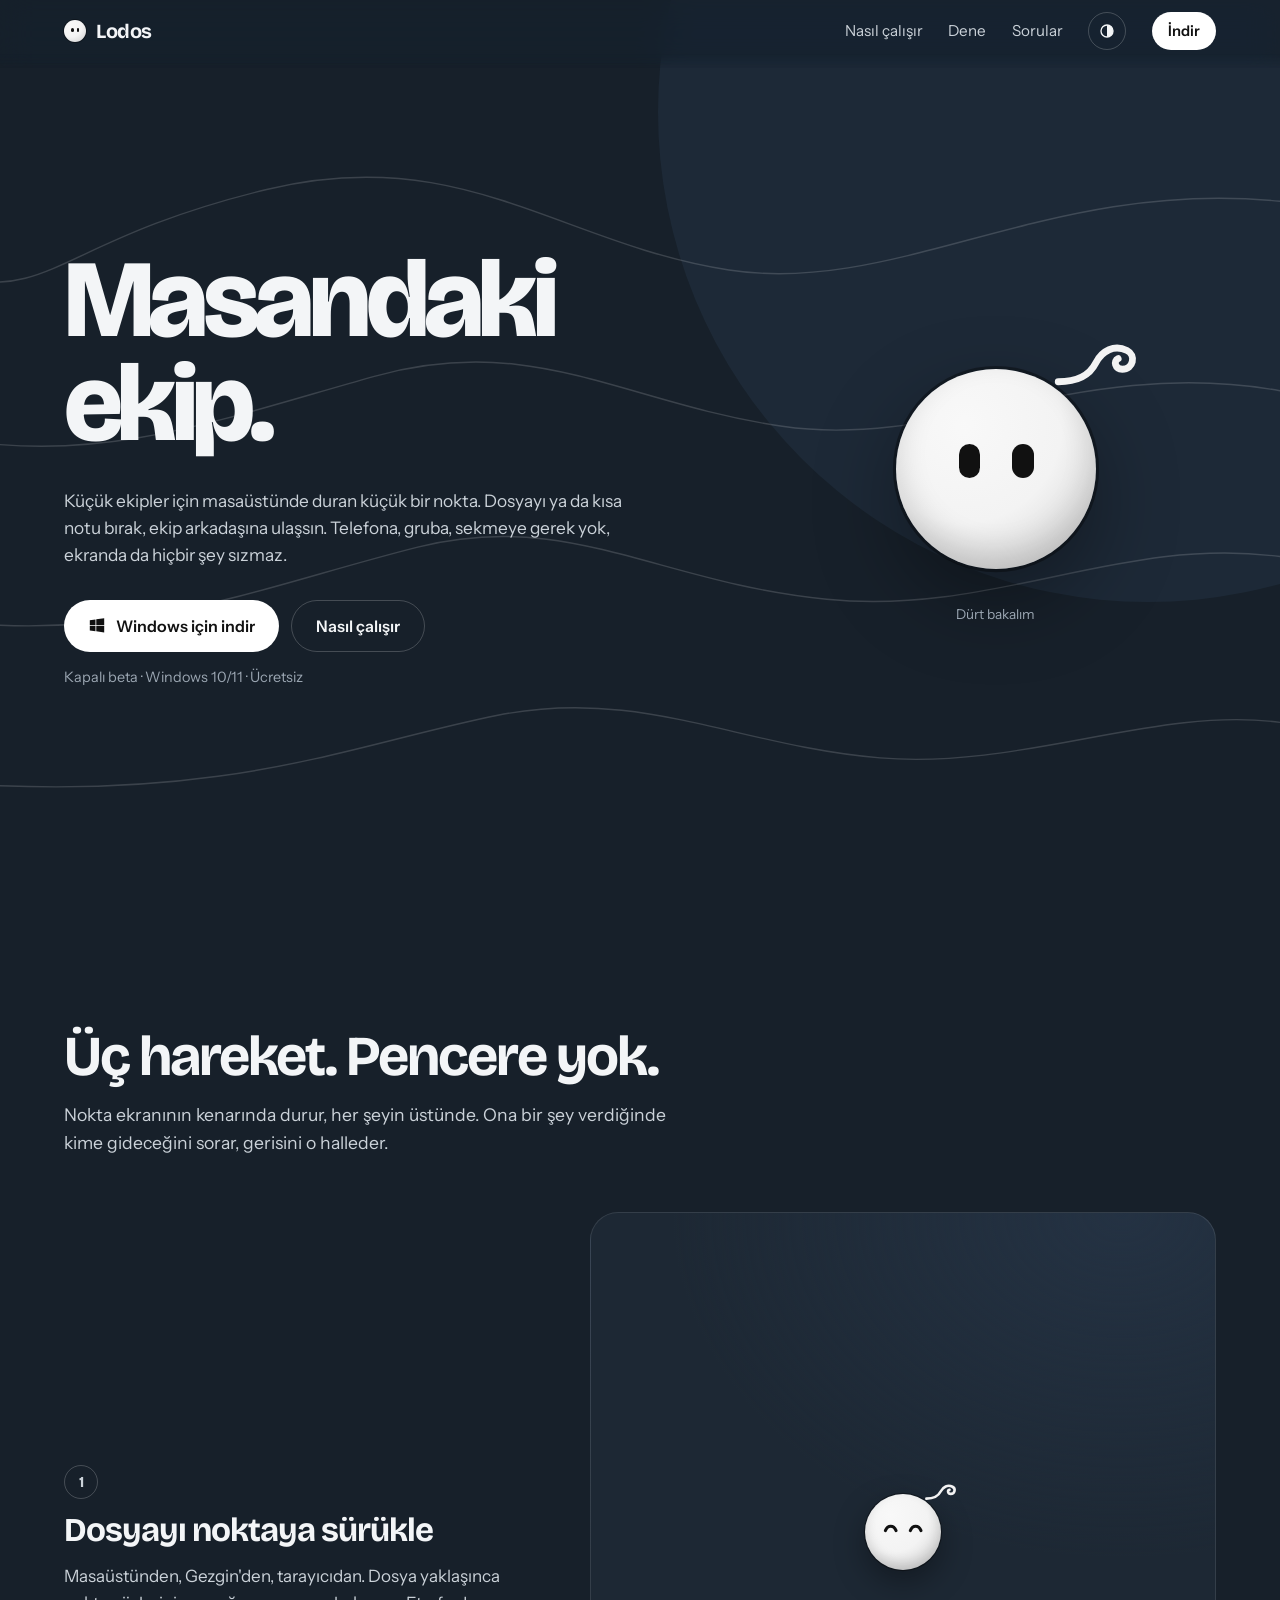
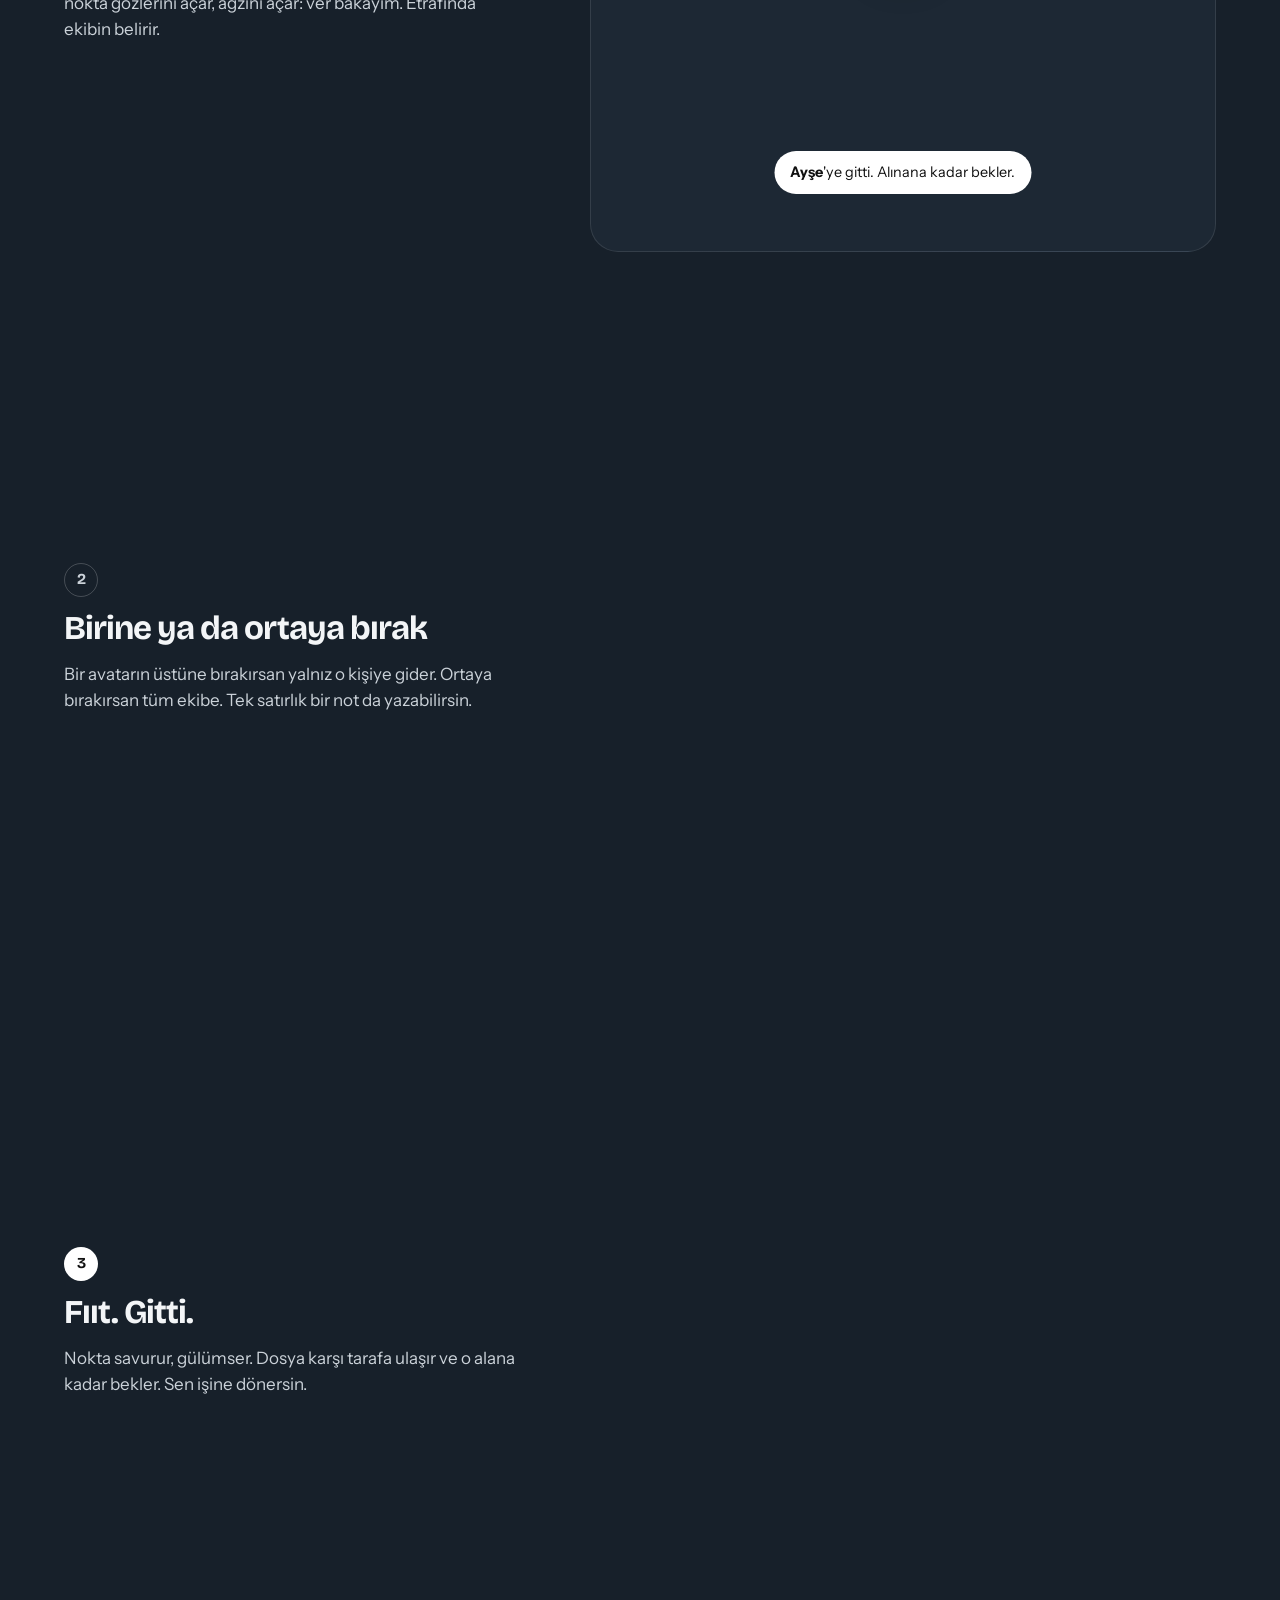
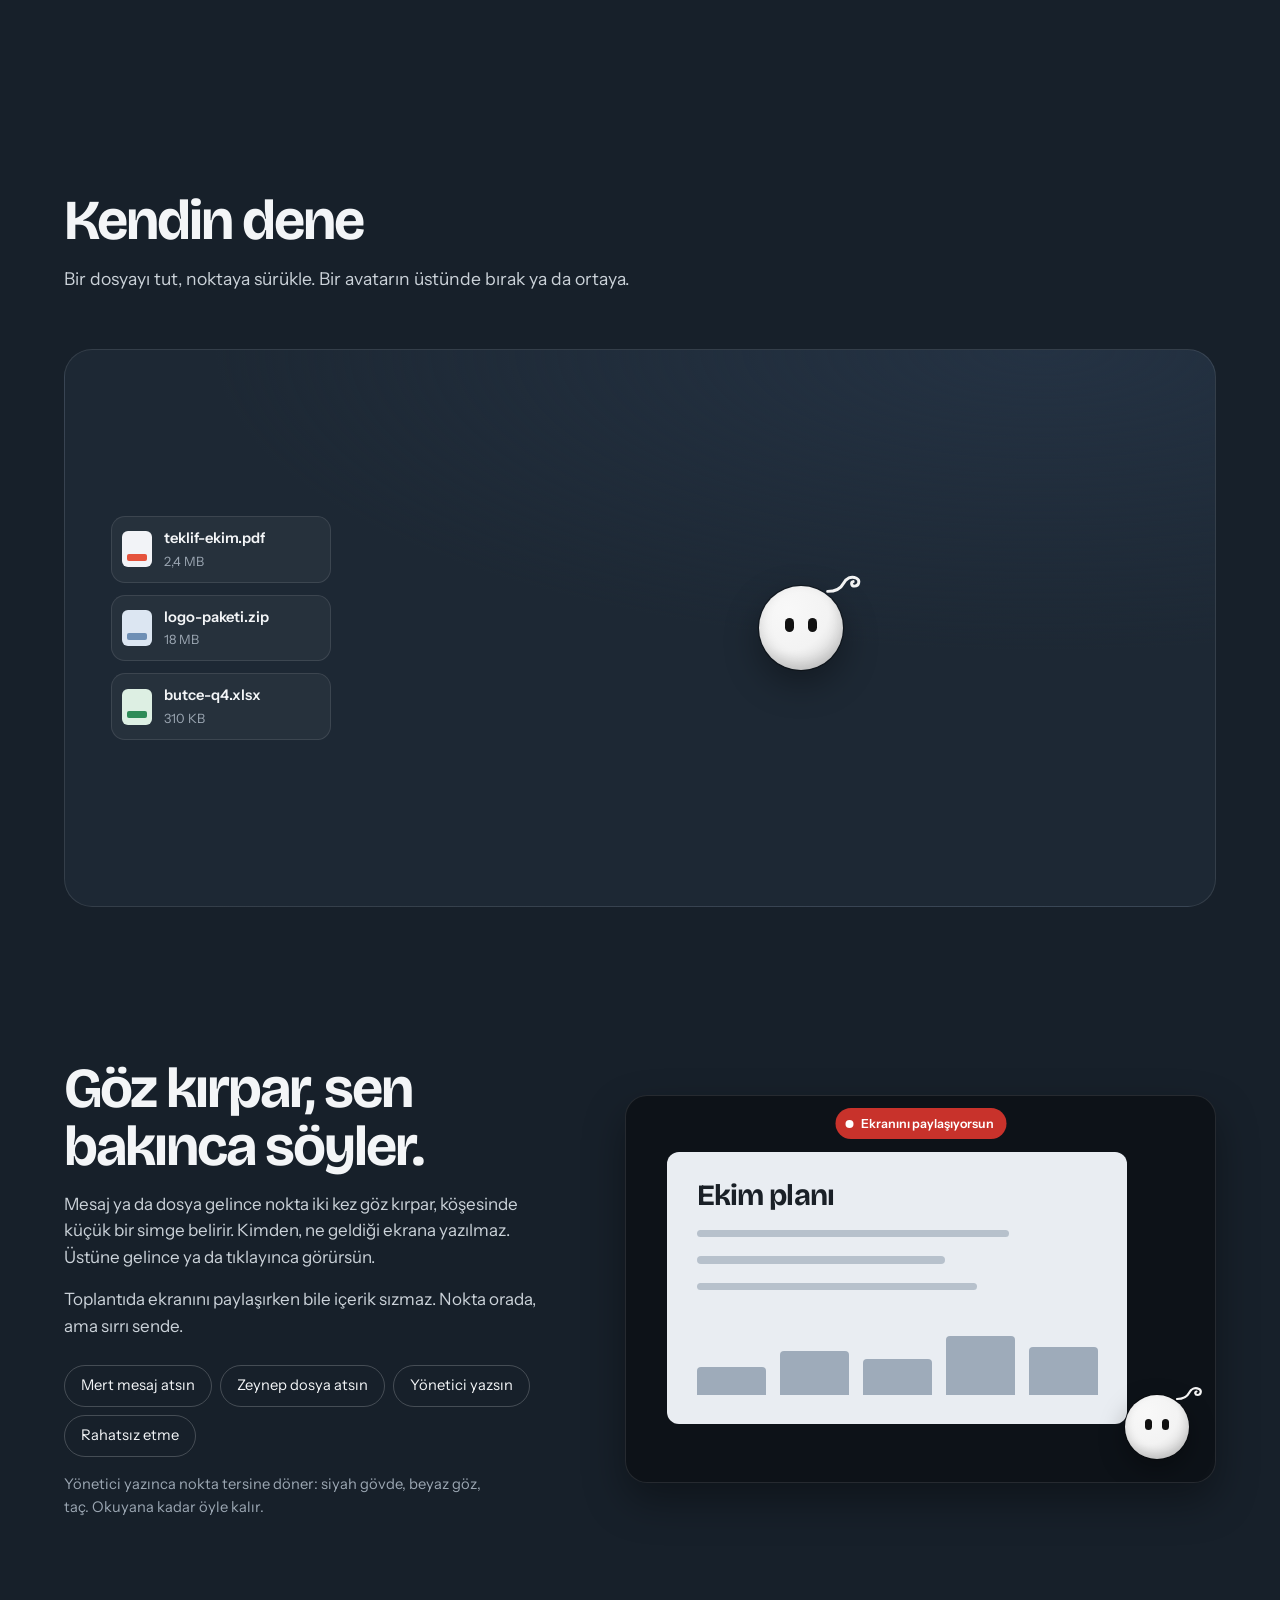
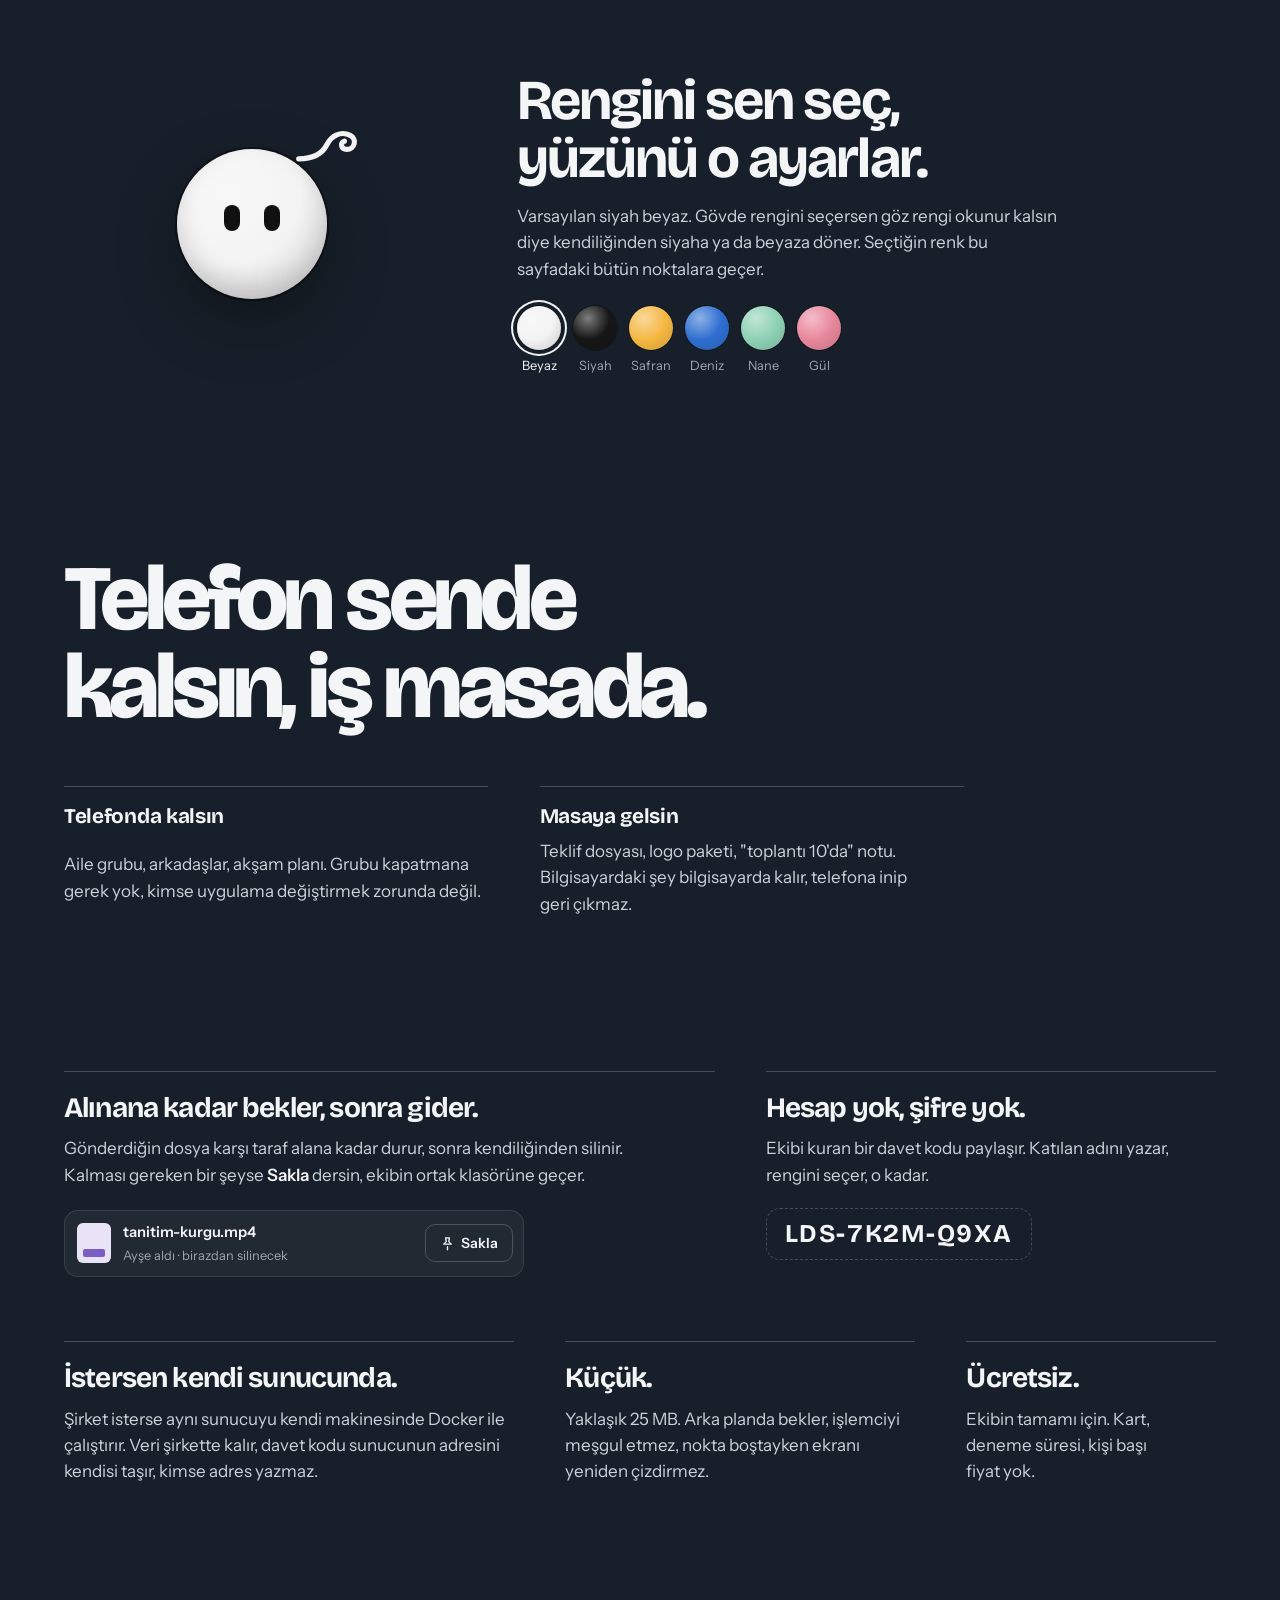
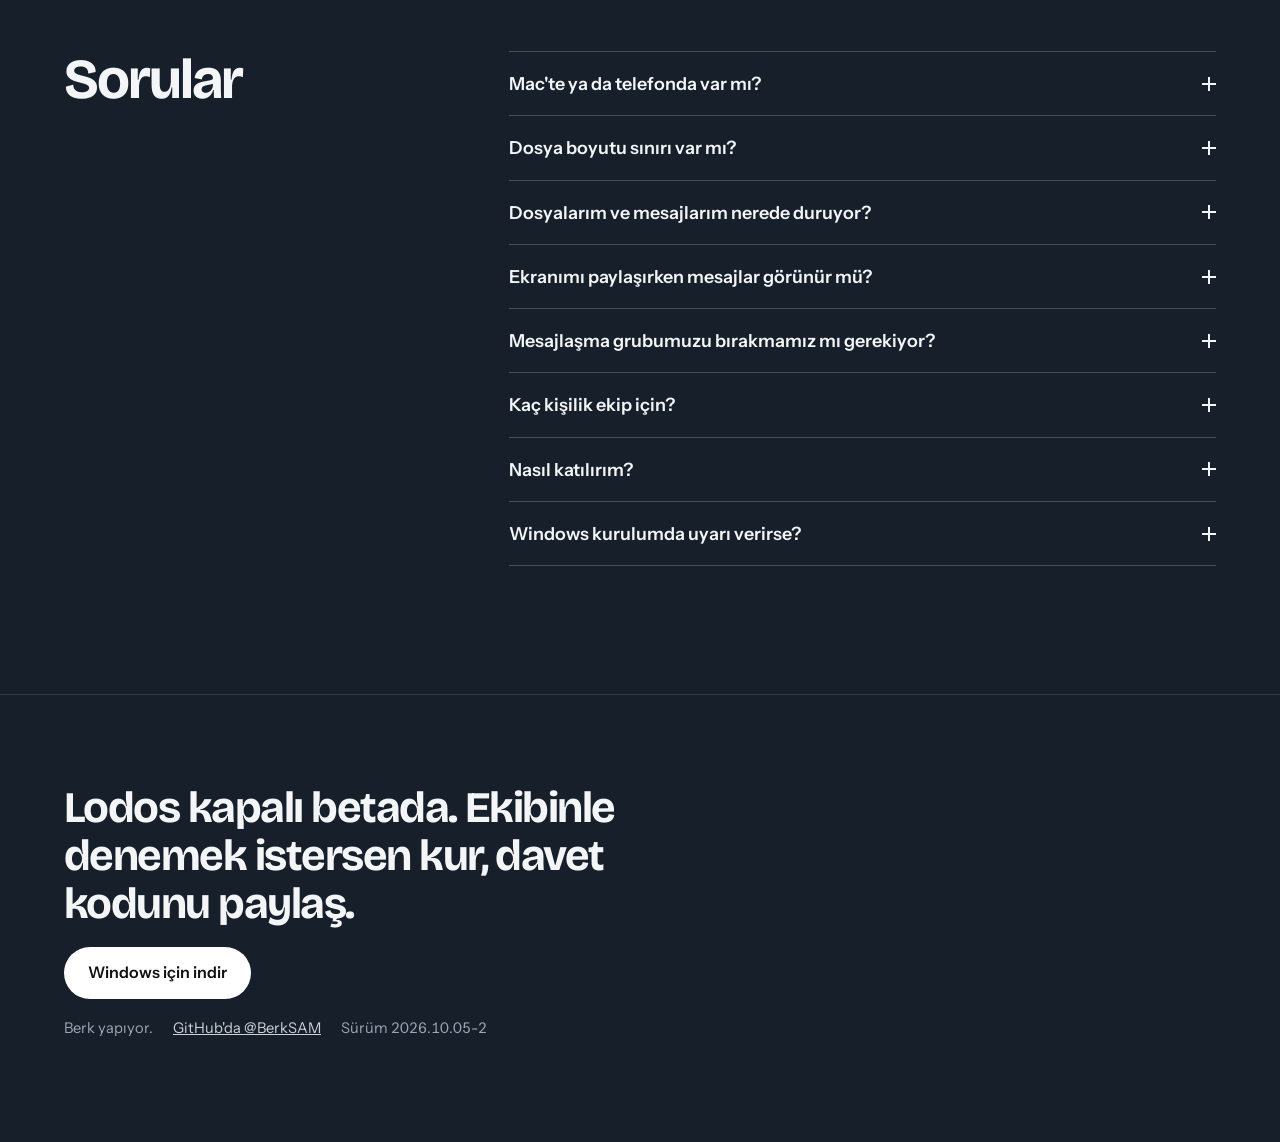
==== commit dabec8ba: "Marka adı kaldırıldı, yeni slogan: Masandaki ekip Başka ürün adı geçmesin diye mesajlaşma uygulaması" ====
--- a/index.html
+++ b/index.html
@@ -3,23 +3,23 @@
 <head>
 <meta charset="utf-8">
 <meta name="viewport" content="width=device-width, initial-scale=1, viewport-fit=cover">
-<title data-t="{ad}: ekibin masaüstündeki bırakma noktası">Lodos: ekibin masaüstündeki bırakma noktası</title>
+<title data-t="{ad}: masandaki ekip">Lodos: masandaki ekip</title>
 <meta name="description" content="Masaüstünde duran küçük bir nokta. Dosyayı ya da kısa notu bırak, ekip arkadaşına ulaşsın. Telefona, gruba, sekmeye gerek yok, ekranda da hiçbir şey sızmaz. Windows için, ücretsiz.">
-<meta name="surum" content="2026.10.05-1">
+<meta name="surum" content="2026.10.05-2">
 <link rel="canonical" href="https://berksam.github.io/lodos-landing/">
 <meta name="theme-color" content="#17202a">
 <meta property="og:type" content="website">
 <meta property="og:locale" content="tr_TR">
 <meta property="og:url" content="https://berksam.github.io/lodos-landing/">
 <meta property="og:site_name" content="Lodos" data-c="{ad}">
-<meta property="og:title" content="Lodos: ekibin masaüstündeki bırakma noktası" data-c="{ad}: ekibin masaüstündeki bırakma noktası">
-<meta property="og:description" content="Dosyayı ya da kısa notu noktaya bırak, ekip arkadaşına ulaşsın. WhatsApp telefonun için, Lodos masan için." data-c="Dosyayı ya da kısa notu noktaya bırak, ekip arkadaşına ulaşsın. WhatsApp telefonun için, {ad} masan için.">
+<meta property="og:title" content="Lodos: masandaki ekip" data-c="{ad}: masandaki ekip">
+<meta property="og:description" content="Dosyayı ya da kısa notu noktaya bırak, ekip arkadaşına ulaşsın. Masandaki ekip." data-c="Dosyayı ya da kısa notu noktaya bırak, ekip arkadaşına ulaşsın. Masandaki ekip.">
 <meta property="og:image" content="https://berksam.github.io/lodos-landing/assets/og.png">
 <meta property="og:image:width" content="1200">
 <meta property="og:image:height" content="630">
 <meta property="og:image:alt" content="Gözleri olan beyaz bir nokta ve yanında: ekibin masaüstündeki bırakma noktası">
 <meta name="twitter:card" content="summary_large_image">
-<meta name="twitter:title" content="Lodos: ekibin masaüstündeki bırakma noktası" data-c="{ad}: ekibin masaüstündeki bırakma noktası">
+<meta name="twitter:title" content="Lodos: masandaki ekip" data-c="{ad}: masandaki ekip">
 <meta name="twitter:description" content="Dosyayı ya da kısa notu noktaya bırak, ekip arkadaşına ulaşsın. Windows için, ücretsiz.">
 <meta name="twitter:image" content="https://berksam.github.io/lodos-landing/assets/og.png">
 <link rel="icon" href="favicon.svg" type="image/svg+xml">
@@ -87,11 +87,11 @@
     </svg>
     <div class="hero-metin">
       <h1 id="hero-baslik" class="hero-baslik">
-        <span class="satir"><span>Dosyayı bırak.</span></span>
-        <span class="satir"><span>Ekibe ulaşsın.</span></span>
+        <span class="satir"><span>Masandaki</span></span>
+        <span class="satir"><span>ekip.</span></span>
       </h1>
       <p class="hero-alt">
-        WhatsApp'la iş yürüten küçük ekipler için masaüstünde duran sessiz bir nokta.
+        Küçük ekipler için masaüstünde duran küçük bir nokta.
         Dosyayı ya da kısa notu bırak, ekip arkadaşına ulaşsın. Telefona, gruba, sekmeye gerek yok,
         ekranda da hiçbir şey sızmaz.
       </p>
@@ -234,9 +234,9 @@
     </div>
   </section>
 
-  <!-- ============ WhatsApp ============ -->
+  <!-- ============ Telefon / masa ============ -->
   <section class="ayrim" aria-labelledby="ayrim-baslik">
-    <h2 id="ayrim-baslik" class="ayrim-baslik" data-t="WhatsApp telefonun için, {ad} masan için.">WhatsApp telefonun için, Lodos masan için.</h2>
+    <h2 id="ayrim-baslik" class="ayrim-baslik" data-t="Telefon sende kalsın, iş masada.">Telefon sende kalsın, iş masada.</h2>
     <div class="ayrim-iki">
       <div>
         <h3>Telefonda kalsın</h3>
@@ -289,7 +289,7 @@
     <div class="sss-liste">
       <details>
         <summary>Mac'te ya da telefonda var mı?</summary>
-        <p>Şimdilik yok. <span data-ad>Lodos</span> Windows 10 ve 11 için. Masa başında çalışan ekipler için düşünüldü, telefon tarafı WhatsApp'ta kalabilir.</p>
+        <p>Şimdilik yok. <span data-ad>Lodos</span> Windows 10 ve 11 için. Masa başında çalışan ekipler için düşünüldü, telefondaki uygulamaların olduğu gibi kalır.</p>
       </details>
       <details>
         <summary>Dosya boyutu sınırı var mı?</summary>
@@ -304,8 +304,8 @@
         <p>Hayır. Nokta görünür, içerik görünmez. Kimden ne geldiğini yalnız sen üstüne gelince ya da tıklayınca görürsün.</p>
       </details>
       <details>
-        <summary>WhatsApp grubunu kapatmamız mı gerekiyor?</summary>
-        <p>Hayır. <span data-ad>Lodos</span> onun yerine geçmez, yanında durur. İş dosyası ve kısa iş notu masada kalsın diye var.</p>
+        <summary>Mesajlaşma grubumuzu bırakmamız mı gerekiyor?</summary>
+        <p>Hayır. <span data-ad>Lodos</span> bir sohbet uygulamasının yerine geçmez, yanında durur. İş dosyası ve kısa iş notu masada kalsın diye var.</p>
       </details>
       <details>
         <summary>Kaç kişilik ekip için?</summary>
@@ -329,7 +329,7 @@
     <a class="dugme dugme-ana" href="https://github.com/BerkSAM/lodos-landing/releases/latest" data-indir>Windows için indir</a>
     <p class="alt-kucuk">
       <span><span data-yapan>Berk</span> yapıyor.</span> <a href="https://github.com/BerkSAM" data-github>GitHub'da @BerkSAM</a>
-      <span class="surum">Sürüm <span data-surum>2026.10.05-1</span></span>
+      <span class="surum">Sürüm <span data-surum>2026.10.05-2</span></span>
     </p>
   </div>
 </footer>
